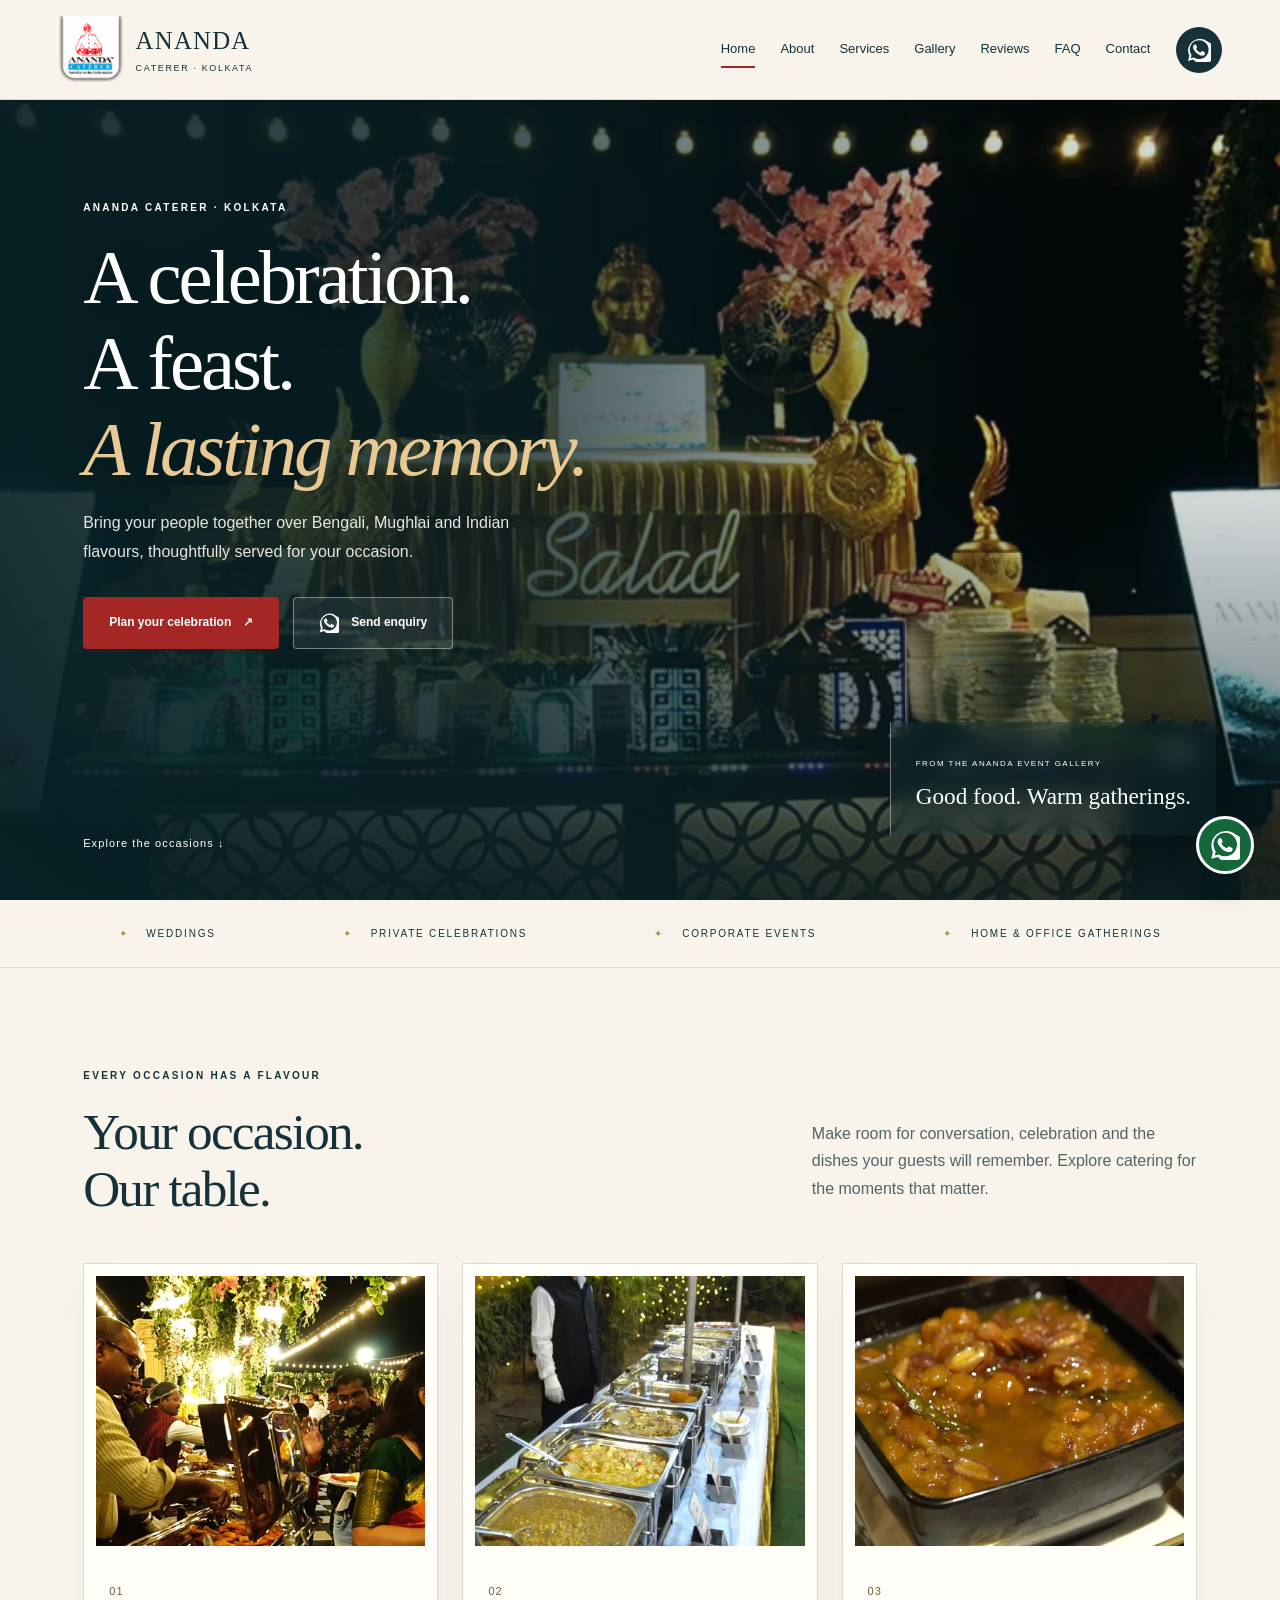
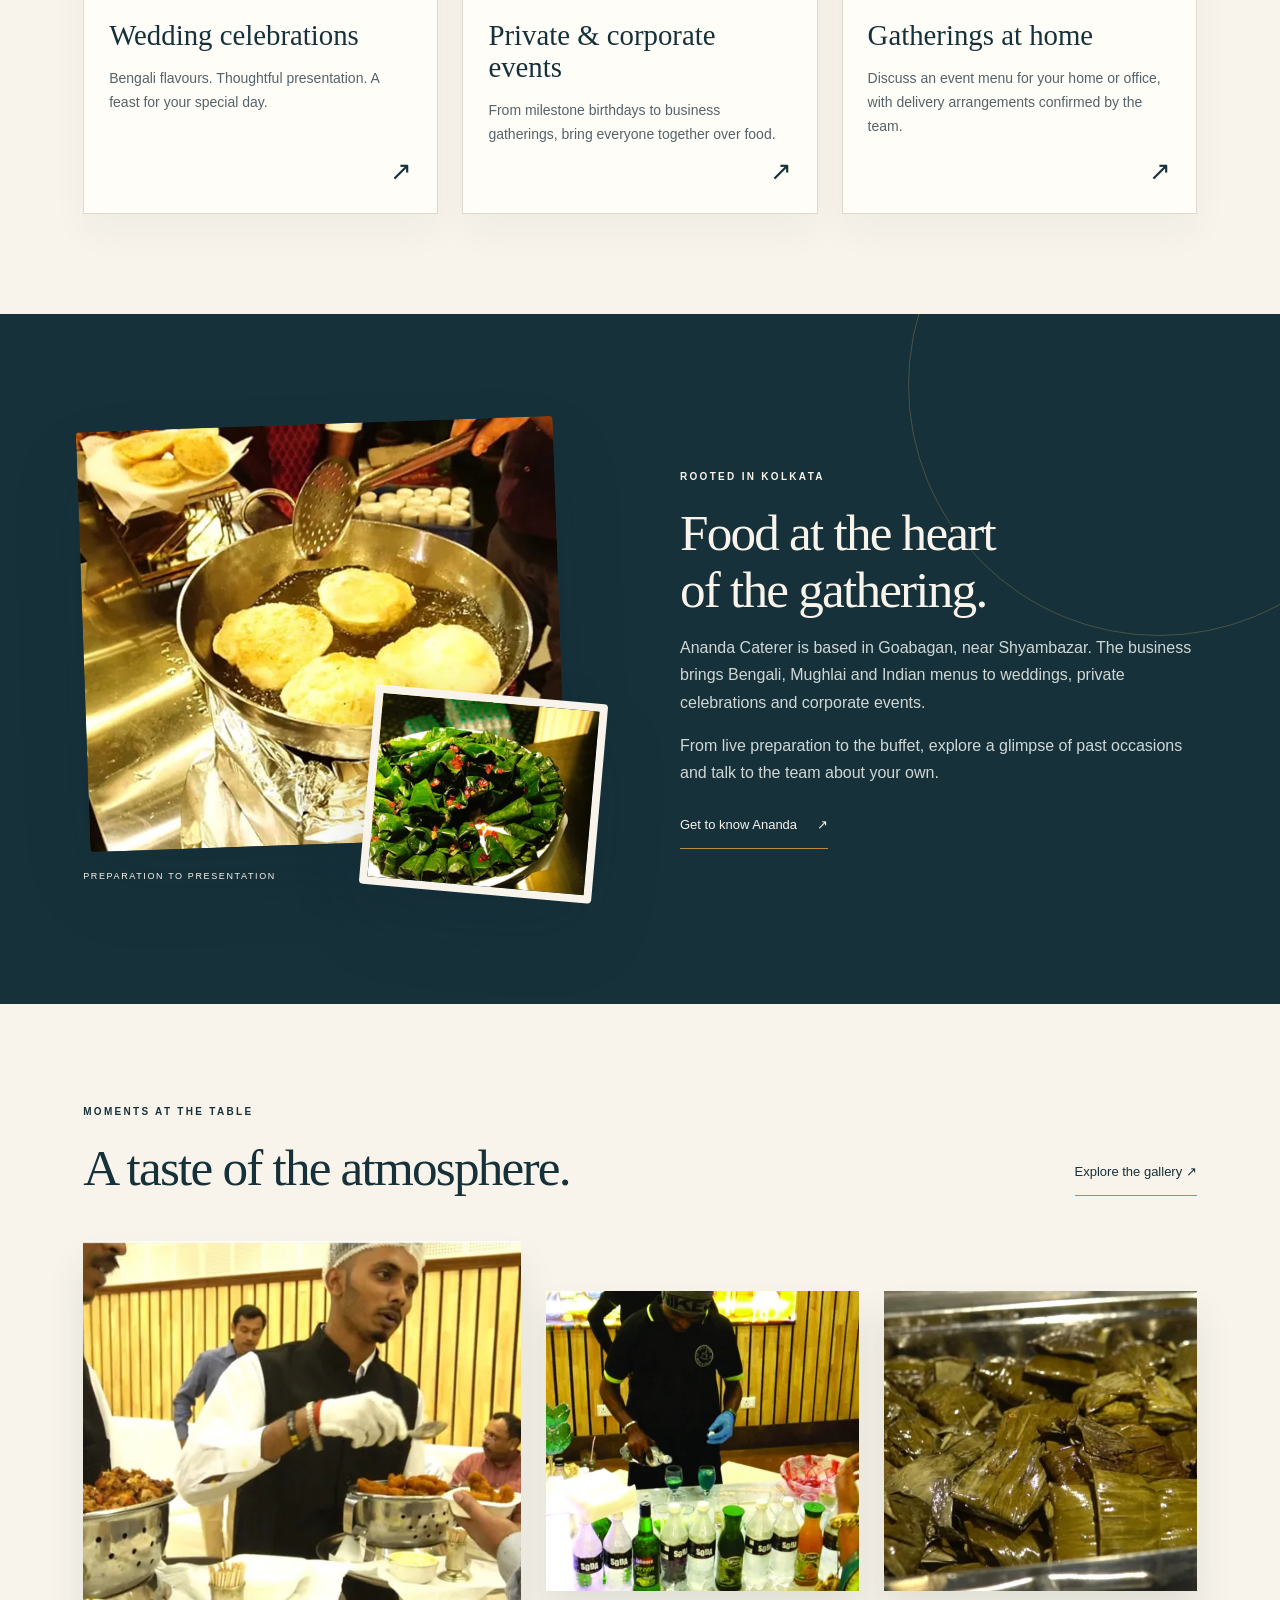
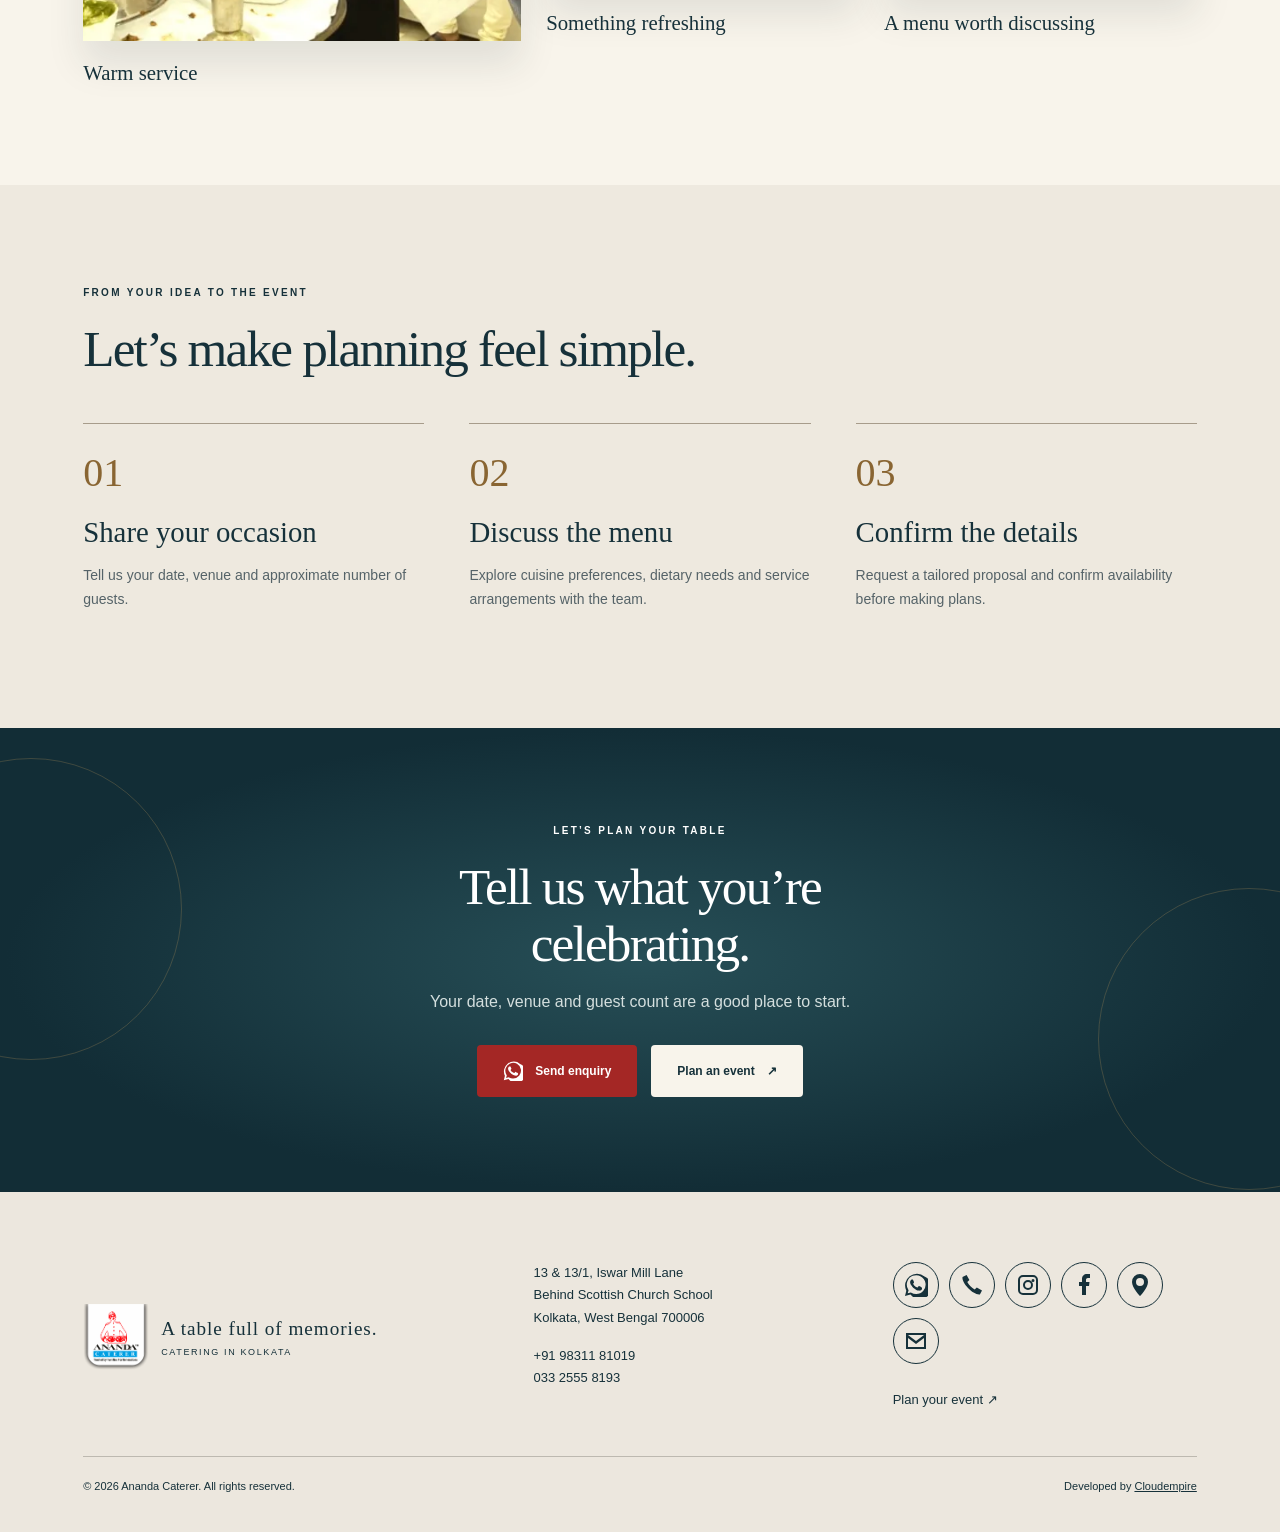
==== index.html @ e930509b "Build verified Ananda Caterer website with gallery and WhatsApp enquiries" ====
<!doctype html><html lang="en"><head><meta charset="utf-8"><meta name="viewport" content="width=device-width,initial-scale=1"><title>Catering for memorable celebrations | Ananda Caterer Kolkata</title><meta name="description" content="Explore Ananda Caterer in Kolkata for weddings, private gatherings and corporate events. Discover genuine event photos and enquire about your occasion."><link rel="canonical" href="https://cloudempiretech.github.io/ananda-caterer-kolkata/"><meta name="theme-color" content="#122d36"><meta property="og:title" content="Catering for memorable celebrations | Ananda Caterer"><meta property="og:description" content="Explore Ananda Caterer in Kolkata for weddings, private gatherings and corporate events. Discover genuine event photos and enquire about your occasion."><meta property="og:url" content="https://cloudempiretech.github.io/ananda-caterer-kolkata/"><meta property="og:image" content="https://cloudempiretech.github.io/ananda-caterer-kolkata/assets/official-3-1500.webp"><link rel="icon" href="assets/favicon.ico"><link rel="icon" sizes="32x32" href="assets/favicon-32.png"><link rel="apple-touch-icon" href="assets/favicon-180.png"><link rel="stylesheet" href="assets/style.css"><script type="application/ld+json">{"@context": "https://schema.org", "@type": "LocalBusiness", "name": "Ananda Caterer", "url": "https://cloudempiretech.github.io/ananda-caterer-kolkata/", "telephone": "+919831181019", "address": {"@type": "PostalAddress", "streetAddress": "13 & 13/1, Iswar Mill Lane, behind Scottish Church School", "addressLocality": "Kolkata", "addressRegion": "West Bengal", "postalCode": "700006", "addressCountry": "IN"}, "sameAs": ["https://anandacaterer.com/", "https://www.instagram.com/anandacaterer/", "https://www.facebook.com/anandcatererkolkata", "https://www.google.com/maps?cid=3894552203688122161"], "logo": "https://cloudempiretech.github.io/ananda-caterer-kolkata/assets/logo.webp"}</script><script src="assets/site.js" defer></script></head><body><a class="skip" href="#main">Skip to content</a><header><a class="brand" href="index.html" aria-label="Ananda Caterer home"><img src="assets/logo.webp" alt="Ananda Caterer logo" width="80" height="80"><span>ANANDA<small>CATERER · KOLKATA</small></span></a><button class="menu" aria-label="Open navigation" aria-expanded="false" aria-controls="navigation">☰</button><nav id="navigation" aria-label="Main navigation"><a href="index.html" aria-current=page>Home</a><a href="about.html" >About</a><a href="services.html" >Services</a><a href="gallery.html" >Gallery</a><a href="reviews.html" >Reviews</a><a href="faq.html" >FAQ</a><a href="contact.html" >Contact</a></nav><a class="channel header-wa" href="https://wa.me/919831181019" aria-label="Message Ananda Caterer on WhatsApp" title="Message on WhatsApp" target="_blank" rel="noopener noreferrer"><svg aria-hidden="true" viewBox="0 0 24 24"><path d="M20.5 3.5A11.8 11.8 0 0 0 2.3 17.7L1 23l5.5-1.4A11.8 11.8 0 1 0 20.5 3.5ZM12 21a9.3 9.3 0 0 1-4.7-1.3l-.4-.2-3.2.8.9-3.1-.3-.5A9.4 9.4 0 1 1 12 21Zm5.2-7c-.3-.1-1.7-.8-2-.9-.2-.1-.4-.1-.6.2-.2.3-.7.9-.9 1-.2.2-.3.2-.6.1-.3-.1-1.2-.4-2.3-1.4-.9-.8-1.4-1.7-1.6-2-.2-.3 0-.4.1-.6l.4-.5.3-.4c.1-.2.1-.4 0-.6L9.1 7c-.2-.5-.5-.4-.7-.4h-.6c-.2 0-.5.1-.7.3-.3.3-1 1-1 2.4s1 2.8 1.2 3c.1.2 2.1 3.3 5.1 4.6.7.3 1.3.5 1.7.6.7.2 1.4.2 1.9.1.6-.1 1.7-.7 1.9-1.4.2-.7.2-1.3.2-1.4-.1-.2-.3-.2-.6-.4Z"/></svg></a></header><main id="main"><section class="hero"><img class="hero-bg" src="assets/official-3-1500.webp" srcset="assets/official-3-400.webp 400w, assets/official-3-900.webp 900w, assets/official-3-1500.webp 1500w" sizes="(max-width: 700px) 100vw, (max-width: 1100px) 60vw, 50vw" width="1918" height="960" alt="Decorated salad counter at an evening event" loading="eager" decoding="async" fetchpriority=high><div class="hero-shade"></div><div class="hero-copy"><p class="eyebrow">ANANDA CATERER · KOLKATA</p><h1>A celebration.<br>A feast.<br><em>A lasting memory.</em></h1><p>Bring your people together over Bengali, Mughlai and Indian flavours, thoughtfully served for your occasion.</p><div class="actions"><a class="btn primary" href="contact.html">Plan your celebration <span aria-hidden="true">↗</span></a><a class="btn glass" href="https://wa.me/919831181019?text=Hello%20Ananda%20Caterer%2C%20I%20would%20like%20to%20discuss%20catering%20for%20an%20event." target="_blank" rel="noopener noreferrer" aria-label="Send enquiry with Ananda Caterer on WhatsApp" title="Message Ananda Caterer on WhatsApp"><svg aria-hidden="true" viewBox="0 0 24 24"><path d="M20.5 3.5A11.8 11.8 0 0 0 2.3 17.7L1 23l5.5-1.4A11.8 11.8 0 1 0 20.5 3.5ZM12 21a9.3 9.3 0 0 1-4.7-1.3l-.4-.2-3.2.8.9-3.1-.3-.5A9.4 9.4 0 1 1 12 21Zm5.2-7c-.3-.1-1.7-.8-2-.9-.2-.1-.4-.1-.6.2-.2.3-.7.9-.9 1-.2.2-.3.2-.6.1-.3-.1-1.2-.4-2.3-1.4-.9-.8-1.4-1.7-1.6-2-.2-.3 0-.4.1-.6l.4-.5.3-.4c.1-.2.1-.4 0-.6L9.1 7c-.2-.5-.5-.4-.7-.4h-.6c-.2 0-.5.1-.7.3-.3.3-1 1-1 2.4s1 2.8 1.2 3c.1.2 2.1 3.3 5.1 4.6.7.3 1.3.5 1.7.6.7.2 1.4.2 1.9.1.6-.1 1.7-.7 1.9-1.4.2-.7.2-1.3.2-1.4-.1-.2-.3-.2-.6-.4Z"/></svg><span>Send enquiry</span></a></div></div><div class="hero-note"><span>FROM THE ANANDA EVENT GALLERY</span><p>Good food. Warm gatherings.</p></div><a class="scrollhint" href="#occasions">Explore the occasions ↓</a></section><div class="ribbon"><span>WEDDINGS</span><span>PRIVATE CELEBRATIONS</span><span>CORPORATE EVENTS</span><span>HOME & OFFICE GATHERINGS</span></div><section class="section" id="occasions"><div class="section-heading reveal"><div><p class="eyebrow">EVERY OCCASION HAS A FLAVOUR</p><h2>Your occasion.<br>Our table.</h2></div><p>Make room for conversation, celebration and the dishes your guests will remember. Explore catering for the moments that matter.</p></div><div class="cards"><a class="card reveal" href="wedding-catering.html"><div class="cardimage"><img class="" src="assets/official-4-1500.webp" srcset="assets/official-4-400.webp 400w, assets/official-4-900.webp 900w, assets/official-4-1500.webp 1500w" sizes="(max-width: 700px) 100vw, (max-width: 1100px) 60vw, 50vw" width="1918" height="960" alt="Guests choosing food at a lit outdoor buffet" loading="lazy" decoding="async" ></div><div class="cardcopy"><span class="number">01</span><h3>Wedding celebrations</h3><p>Bengali flavours. Thoughtful presentation. A feast for your special day.</p><span class="arrow" aria-hidden="true">↗</span></div></a><a class="card reveal" href="private-corporate-catering.html"><div class="cardimage"><img class="" src="assets/official-2-1500.webp" srcset="assets/official-2-400.webp 400w, assets/official-2-900.webp 900w, assets/official-2-1500.webp 1500w" sizes="(max-width: 700px) 100vw, (max-width: 1100px) 60vw, 50vw" width="1918" height="960" alt="Outdoor buffet with covered serving dishes" loading="lazy" decoding="async" ></div><div class="cardcopy"><span class="number">02</span><h3>Private & corporate events</h3><p>From milestone birthdays to business gatherings, bring everyone together over food.</p><span class="arrow" aria-hidden="true">↗</span></div></a><a class="card reveal" href="home-delivery.html"><div class="cardimage"><img class="" src="assets/official-19-1500.webp" srcset="assets/official-19-400.webp 400w, assets/official-19-900.webp 900w, assets/official-19-1500.webp 1500w" sizes="(max-width: 700px) 100vw, (max-width: 1100px) 60vw, 50vw" width="1918" height="960" alt="Curry in a buffet serving dish" loading="lazy" decoding="async" ></div><div class="cardcopy"><span class="number">03</span><h3>Gatherings at home</h3><p>Discuss an event menu for your home or office, with delivery arrangements confirmed by the team.</p><span class="arrow" aria-hidden="true">↗</span></div></a></div></section><section class="split dark"><div class="image-stack reveal"><img class="stack-main" src="assets/official-8-1500.webp" srcset="assets/official-8-400.webp 400w, assets/official-8-900.webp 900w, assets/official-8-1500.webp 1500w" sizes="(max-width: 700px) 100vw, (max-width: 1100px) 60vw, 50vw" width="1918" height="960" alt="Freshly fried breads at a live cooking station" loading="lazy" decoding="async" ><img class="stack-small" src="assets/official-14-1500.webp" srcset="assets/official-14-400.webp 400w, assets/official-14-900.webp 900w, assets/official-14-1500.webp 1500w" sizes="(max-width: 700px) 100vw, (max-width: 1100px) 60vw, 50vw" width="1918" height="960" alt="Prepared betel-leaf paan arranged on a platter" loading="lazy" decoding="async" ><span class="image-label">PREPARATION TO PRESENTATION</span></div><div class="split-copy reveal"><p class="eyebrow">ROOTED IN KOLKATA</p><h2>Food at the heart<br>of the gathering.</h2><p>Ananda Caterer is based in Goabagan, near Shyambazar. The business brings Bengali, Mughlai and Indian menus to weddings, private celebrations and corporate events.</p><p>From live preparation to the buffet, explore a glimpse of past occasions and talk to the team about your own.</p><a class="text-link" href="about.html">Get to know Ananda <span aria-hidden="true">↗</span></a></div></section><section class="section"><div class="section-heading reveal"><div><p class="eyebrow">MOMENTS AT THE TABLE</p><h2>A taste of the atmosphere.</h2></div><a class="text-link" href="gallery.html">Explore the gallery ↗</a></div><div class="gallery-tease"><figure class="reveal"><img class="" src="assets/official-1-1500.webp" srcset="assets/official-1-400.webp 400w, assets/official-1-900.webp 900w, assets/official-1-1500.webp 1500w" sizes="(max-width: 700px) 100vw, (max-width: 1100px) 60vw, 50vw" width="1918" height="960" alt="Catering team serving guests at a buffet" loading="lazy" decoding="async" ><figcaption>Warm service</figcaption></figure><figure class="reveal"><img class="" src="assets/official-7-1500.webp" srcset="assets/official-7-400.webp 400w, assets/official-7-900.webp 900w, assets/official-7-1500.webp 1500w" sizes="(max-width: 700px) 100vw, (max-width: 1100px) 60vw, 50vw" width="1918" height="960" alt="Drinks arranged at an event counter" loading="lazy" decoding="async" ><figcaption>Something refreshing</figcaption></figure><figure class="reveal"><img class="" src="assets/official-18-1500.webp" srcset="assets/official-18-400.webp 400w, assets/official-18-900.webp 900w, assets/official-18-1500.webp 1500w" sizes="(max-width: 700px) 100vw, (max-width: 1100px) 60vw, 50vw" width="1918" height="960" alt="Leaf-wrapped preparations in a serving tray" loading="lazy" decoding="async" ><figcaption>A menu worth discussing</figcaption></figure></div></section><section class="section process"><p class="eyebrow">FROM YOUR IDEA TO THE EVENT</p><h2 class="reveal">Let’s make planning feel simple.</h2><div class="steps"><article class="reveal"><span>01</span><h3>Share your occasion</h3><p>Tell us your date, venue and approximate number of guests.</p></article><article class="reveal"><span>02</span><h3>Discuss the menu</h3><p>Explore cuisine preferences, dietary needs and service arrangements with the team.</p></article><article class="reveal"><span>03</span><h3>Confirm the details</h3><p>Request a tailored proposal and confirm availability before making plans.</p></article></div></section><section class="cta reveal"><p class="eyebrow">LET’S PLAN YOUR TABLE</p><h2>Tell us what you’re<br>celebrating.</h2><p>Your date, venue and guest count are a good place to start.</p><div class="actions"><a class="btn primary" href="https://wa.me/919831181019?text=Hello%20Ananda%20Caterer%2C%20I%20would%20like%20to%20discuss%20catering%20for%20an%20event." target="_blank" rel="noopener noreferrer" aria-label="Send enquiry with Ananda Caterer on WhatsApp" title="Message Ananda Caterer on WhatsApp"><svg aria-hidden="true" viewBox="0 0 24 24"><path d="M20.5 3.5A11.8 11.8 0 0 0 2.3 17.7L1 23l5.5-1.4A11.8 11.8 0 1 0 20.5 3.5ZM12 21a9.3 9.3 0 0 1-4.7-1.3l-.4-.2-3.2.8.9-3.1-.3-.5A9.4 9.4 0 1 1 12 21Zm5.2-7c-.3-.1-1.7-.8-2-.9-.2-.1-.4-.1-.6.2-.2.3-.7.9-.9 1-.2.2-.3.2-.6.1-.3-.1-1.2-.4-2.3-1.4-.9-.8-1.4-1.7-1.6-2-.2-.3 0-.4.1-.6l.4-.5.3-.4c.1-.2.1-.4 0-.6L9.1 7c-.2-.5-.5-.4-.7-.4h-.6c-.2 0-.5.1-.7.3-.3.3-1 1-1 2.4s1 2.8 1.2 3c.1.2 2.1 3.3 5.1 4.6.7.3 1.3.5 1.7.6.7.2 1.4.2 1.9.1.6-.1 1.7-.7 1.9-1.4.2-.7.2-1.3.2-1.4-.1-.2-.3-.2-.6-.4Z"/></svg><span>Send enquiry</span></a><a class="btn light" href="contact.html">Plan an event <span aria-hidden="true">↗</span></a></div></section></main><footer><div class="footer-top"><a class="brand" href="index.html"><img src="assets/logo.webp" alt="Ananda Caterer logo" width="80" height="80"><span>A table full of memories.<small>CATERING IN KOLKATA</small></span></a><div><p>13 &amp; 13/1, Iswar Mill Lane<br>Behind Scottish Church School<br>Kolkata, West Bengal 700006</p><a href="tel:+919831181019">+91 98311 81019</a><br><a href="tel:+913325558193">033 2555 8193</a></div><div><div class="channels"><a class="channel" href="https://wa.me/919831181019" aria-label="Message Ananda Caterer on WhatsApp" title="Message Ananda Caterer on WhatsApp" target="_blank" rel="noopener noreferrer"><svg aria-hidden="true" viewBox="0 0 24 24"><path d="M20.5 3.5A11.8 11.8 0 0 0 2.3 17.7L1 23l5.5-1.4A11.8 11.8 0 1 0 20.5 3.5ZM12 21a9.3 9.3 0 0 1-4.7-1.3l-.4-.2-3.2.8.9-3.1-.3-.5A9.4 9.4 0 1 1 12 21Zm5.2-7c-.3-.1-1.7-.8-2-.9-.2-.1-.4-.1-.6.2-.2.3-.7.9-.9 1-.2.2-.3.2-.6.1-.3-.1-1.2-.4-2.3-1.4-.9-.8-1.4-1.7-1.6-2-.2-.3 0-.4.1-.6l.4-.5.3-.4c.1-.2.1-.4 0-.6L9.1 7c-.2-.5-.5-.4-.7-.4h-.6c-.2 0-.5.1-.7.3-.3.3-1 1-1 2.4s1 2.8 1.2 3c.1.2 2.1 3.3 5.1 4.6.7.3 1.3.5 1.7.6.7.2 1.4.2 1.9.1.6-.1 1.7-.7 1.9-1.4.2-.7.2-1.3.2-1.4-.1-.2-.3-.2-.6-.4Z"/></svg></a><a class="channel" href="tel:+919831181019" aria-label="Call Ananda Caterer" title="Call Ananda Caterer" target="_blank" rel="noopener noreferrer"><svg aria-hidden="true" viewBox="0 0 24 24"><path d="M6.6 2 2.5 4.1C1.5 10.4 13.6 22.5 19.9 21.5l2.1-4.1-5.2-3-2.1 2.1c-3-1.6-5.8-4.4-7.4-7.4l2.1-2.1L6.6 2Z"/></svg></a><a class="channel" href="https://www.instagram.com/anandacaterer/" aria-label="Ananda Caterer on Instagram" title="Ananda Caterer on Instagram" target="_blank" rel="noopener noreferrer"><svg aria-hidden="true" viewBox="0 0 24 24"><path d="M7 2h10a5 5 0 0 1 5 5v10a5 5 0 0 1-5 5H7a5 5 0 0 1-5-5V7a5 5 0 0 1 5-5Zm0 2a3 3 0 0 0-3 3v10a3 3 0 0 0 3 3h10a3 3 0 0 0 3-3V7a3 3 0 0 0-3-3H7Zm5 3a5 5 0 1 1 0 10 5 5 0 0 1 0-10Zm0 2a3 3 0 1 0 0 6 3 3 0 0 0 0-6Zm5-3a1.5 1.5 0 1 1 0 3 1.5 1.5 0 0 1 0-3Z"/></svg></a><a class="channel" href="https://www.facebook.com/anandcatererkolkata" aria-label="Ananda Caterer on Facebook" title="Ananda Caterer on Facebook" target="_blank" rel="noopener noreferrer"><svg aria-hidden="true" viewBox="0 0 24 24"><path d="M14 22v-9h3l.5-4H14V7c0-1 .3-2 2-2h2V1h-3c-3 0-5 2-5 5v3H7v4h3v9h4Z"/></svg></a><a class="channel" href="https://www.google.com/maps?cid=3894552203688122161" aria-label="Find Ananda Caterer on Google Maps" title="Find Ananda Caterer on Google Maps" target="_blank" rel="noopener noreferrer"><svg aria-hidden="true" viewBox="0 0 24 24"><path d="M12 1a8 8 0 0 0-8 8c0 6 8 14 8 14s8-8 8-14a8 8 0 0 0-8-8Zm0 4a4 4 0 1 1 0 8 4 4 0 0 1 0-8Z"/></svg></a><a class="channel" href="mailto:anandacaterer@gmail.com" aria-label="Email Ananda Caterer" title="Email Ananda Caterer" target="_blank" rel="noopener noreferrer"><svg aria-hidden="true" viewBox="0 0 24 24"><path d="M2 4h20v16H2V4Zm2 2 8 6 8-6H4Zm16 12V9l-8 6-8-6v9h16Z"/></svg></a></div><a href="contact.html">Plan your event ↗</a></div></div><div class="footer-bottom"><p>© 2026 Ananda Caterer. All rights reserved.</p><p>Developed by <a href="https://cloudempire.tech/" target="_blank" rel="noopener noreferrer">Cloudempire</a></p></div></footer><a class="floating channel" href="https://wa.me/919831181019" target="_blank" rel="noopener noreferrer" aria-label="Message Ananda Caterer on WhatsApp" title="Message Ananda Caterer on WhatsApp"><svg aria-hidden="true" viewBox="0 0 24 24"><path d="M20.5 3.5A11.8 11.8 0 0 0 2.3 17.7L1 23l5.5-1.4A11.8 11.8 0 1 0 20.5 3.5ZM12 21a9.3 9.3 0 0 1-4.7-1.3l-.4-.2-3.2.8.9-3.1-.3-.5A9.4 9.4 0 1 1 12 21Zm5.2-7c-.3-.1-1.7-.8-2-.9-.2-.1-.4-.1-.6.2-.2.3-.7.9-.9 1-.2.2-.3.2-.6.1-.3-.1-1.2-.4-2.3-1.4-.9-.8-1.4-1.7-1.6-2-.2-.3 0-.4.1-.6l.4-.5.3-.4c.1-.2.1-.4 0-.6L9.1 7c-.2-.5-.5-.4-.7-.4h-.6c-.2 0-.5.1-.7.3-.3.3-1 1-1 2.4s1 2.8 1.2 3c.1.2 2.1 3.3 5.1 4.6.7.3 1.3.5 1.7.6.7.2 1.4.2 1.9.1.6-.1 1.7-.7 1.9-1.4.2-.7.2-1.3.2-1.4-.1-.2-.3-.2-.6-.4Z"/></svg></a></body></html>
---- assets/style.css ----
:root{--ink:#16313a;--cream:#f8f4eb;--muted:#556368;--gold:#ba8b43;--red:#a42725;--line:#ded9cf;--serif:Georgia,'Times New Roman',serif}*{box-sizing:border-box}html{scroll-behavior:smooth;scroll-padding-top:110px}body{margin:0;background:var(--cream);color:var(--ink);font-family:Arial,Helvetica,sans-serif;font-size:16px;line-height:1.7}a{color:inherit;text-decoration:none}button,input,select,textarea{font:inherit}button,a,input,textarea,select{-webkit-tap-highlight-color:transparent}a:focus-visible,button:focus-visible,input:focus-visible,select:focus-visible,textarea:focus-visible,summary:focus-visible{outline:3px solid #c2512d;outline-offset:5px}img{display:block;width:100%;height:auto;object-fit:cover}h1,h2,h3,p{margin:0 0 1rem}h1,h2,h3{font-family:var(--serif);font-weight:400;line-height:1.12}h1{font-size:clamp(3rem,6vw,6.5rem);letter-spacing:-.04em}h2{font-size:clamp(2.5rem,4vw,4.6rem);letter-spacing:-.035em}h3{font-size:1.8rem}svg{width:24px;height:24px;fill:currentColor;flex-shrink:0}.skip{position:fixed;top:-100px;left:20px;z-index:100;background:white;padding:15px}.skip:focus{top:10px}header{height:100px;display:flex;align-items:center;gap:26px;padding:0 4.5%;position:relative;z-index:20;background:rgba(248,244,235,.96);border-bottom:1px solid var(--line)}.brand{display:flex;gap:12px;align-items:center}.brand img{width:66px;height:70px;object-fit:contain}.brand span{font-family:var(--serif);font-size:1.55rem;letter-spacing:.05em;line-height:1.2}.brand small{display:block;font:9px Arial;letter-spacing:.18em;margin-top:7px}nav{margin-left:auto;display:flex;gap:25px;font-size:13px}nav a{padding:10px 0;position:relative}nav a:after{content:'';position:absolute;bottom:3px;left:0;height:2px;width:100%;background:var(--red);transform:scaleX(0);transform-origin:left;transition:transform .25s}nav a:hover:after,nav a[aria-current]:after{transform:scaleX(1)}.menu{display:none;background:none;border:1px solid var(--line);width:44px;height:44px;border-radius:50%}.channel{display:inline-flex;align-items:center;justify-content:center;width:46px;height:46px;border:1px solid currentColor;border-radius:50%;transition:transform .25s,background .25s}.channel:hover{transform:translateY(-4px);background:rgba(186,139,67,.16)}.header-wa{background:var(--ink);color:white;border:none}.floating{position:fixed;bottom:26px;right:26px;z-index:25;background:#136738;color:white;width:58px;height:58px;box-shadow:0 9px 30px #10251955;border:3px solid white}.floating svg{width:30px;height:30px}.eyebrow{font-size:10px;letter-spacing:.23em;line-height:1.5;font-weight:700;margin-bottom:20px}.hero{position:relative;min-height:calc(100vh - 100px);height:780px;max-height:1000px;overflow:hidden;color:white;background:#162c34;perspective:1200px}.hero-bg{height:100%;position:absolute;inset:0;object-fit:cover;object-position:55% 50%;animation:hero-pan 1.7s ease-out both}.hero-shade{position:absolute;inset:0;background:linear-gradient(90deg,#082126ed 0%,#082126c7 39%,#0821262e 82%),linear-gradient(0deg,#082126b0,transparent 50%)}.hero-copy{position:relative;padding:100px 6.5% 120px;max-width:850px;z-index:2}.hero h1{font-size:clamp(3.6rem,6vw,6.8rem);text-shadow:0 10px 40px #0005}.hero h1 em{color:#e8c994;font-weight:400}.hero-copy>p:not(.eyebrow){max-width:440px;color:#e7e5df;line-height:1.8}.hero-copy>*{animation:intro .9s both}.hero-copy h1{animation-delay:.1s}.hero-copy>p{animation-delay:.25s}.hero-copy .actions{animation-delay:.4s}.hero-note{position:absolute;right:5%;bottom:65px;z-index:3;padding:25px;border-left:1px solid #ffffff6b;background:#14333a50;backdrop-filter:blur(12px);box-shadow:0 20px 40px #0003;animation:intro 1s .55s both}.hero-note span{font-size:8px;letter-spacing:.18em}.hero-note p{font:1.45rem var(--serif);margin:9px 0 0}.scrollhint{position:absolute;left:6.5%;bottom:35px;font-size:11px;letter-spacing:.1em;z-index:3;padding:12px 0}.actions{display:flex;align-items:center;gap:14px;flex-wrap:wrap;margin-top:30px}.btn{display:inline-flex;gap:12px;align-items:center;justify-content:center;min-height:52px;padding:14px 25px;font-size:12px;font-weight:600;border:1px solid transparent;border-radius:4px;transition:transform .25s,box-shadow .25s,background .25s;cursor:pointer}.btn:hover{transform:translateY(-3px);box-shadow:0 12px 24px #071c2029}.btn svg{width:20px;height:20px}.primary{background:var(--red);color:white}.glass{background:#ffffff13;border-color:#ffffff69;color:white;backdrop-filter:blur(12px)}.outline{border-color:var(--ink);background:transparent;color:var(--ink)}.light{background:var(--cream);color:var(--ink)}.ribbon{display:flex;align-items:center;justify-content:space-around;gap:18px;padding:25px 5%;border-bottom:1px solid var(--line);font-size:10px;letter-spacing:.18em;flex-wrap:wrap}.ribbon span:before{content:'✦';color:var(--gold);margin-right:18px}.section{padding:100px 6.5%}.section-heading{display:flex;justify-content:space-between;align-items:end;gap:50px;margin-bottom:45px}.section-heading>p{max-width:385px;color:var(--muted)}.section-heading h2{margin:0}.cards{display:grid;grid-template-columns:repeat(3,minmax(0,1fr));gap:24px;perspective:1200px}.card{display:block;border:1px solid var(--line);background:#fffdf7;box-shadow:0 18px 35px #2431320a;transition:transform .4s,box-shadow .4s;position:relative}.card:hover{transform:translateY(-9px) rotateX(2deg);box-shadow:0 28px 45px #16313a24}.cardimage{overflow:hidden;height:270px;margin:12px 12px 0}.cardimage img{height:100%;transition:transform .7s}.card:hover img{transform:scale(1.05)}.cardcopy{padding:30px 25px 50px}.number{font-size:11px;color:#765b37;letter-spacing:.1em}.card h3{margin-top:16px}.card p{font-size:14px;color:var(--muted)}.arrow{position:absolute;right:25px;bottom:20px;font-size:26px}.split{display:grid;grid-template-columns:1fr 1fr;align-items:center;gap:80px;padding:110px 6.5%}.split>div>img{border-radius:4px;box-shadow:0 35px 70px #122d3624}.dark{background:var(--ink);color:var(--cream);position:relative;overflow:hidden}.dark:before{content:'';position:absolute;right:-130px;top:-180px;width:500px;height:500px;border:1px solid #b99a6150;border-radius:50%;pointer-events:none}.split-copy{position:relative;z-index:2;max-width:550px}.split-copy>p:not(.eyebrow){color:var(--muted)}.dark .split-copy>p:not(.eyebrow){color:#d0d8d6}.text-link{display:inline-flex;align-items:center;gap:20px;font-size:13px;border-bottom:1px solid var(--gold);padding:12px 0}.image-stack{position:relative;padding:0 40px 50px 0;perspective:1000px}.stack-main{height:420px;object-fit:cover;box-shadow:15px 20px 0 #ba8b4329,0 30px 60px #0004;transform:rotate(-2deg)}.stack-small{position:absolute;right:0;bottom:0;width:45%;height:200px;object-fit:cover;border:8px solid var(--cream);box-shadow:0 22px 45px #0004;transform:rotate(5deg)}.image-label{position:absolute;bottom:10px;left:0;font-size:9px;letter-spacing:.18em}.gallery-tease{display:grid;grid-template-columns:1.4fr 1fr 1fr;gap:25px;align-items:center}.gallery-tease figure{margin:0}.gallery-tease img{height:300px;box-shadow:0 24px 35px #1d32321a}.gallery-tease figure:first-child img{height:400px}.gallery-tease figcaption{font:1.3rem var(--serif);margin-top:20px}.process{background:#eee9df}.steps{display:grid;grid-template-columns:repeat(3,1fr);gap:45px;margin-top:45px}.steps article{border-top:1px solid #a79c8b;padding-top:25px}.steps span{font:2.5rem var(--serif);color:#896532}.steps h3{margin-top:20px}.steps p{font-size:14px;color:var(--muted)}.cta{text-align:center;padding:95px 20px;background:radial-gradient(ellipse at 50% 50%,#274f57,#122d36 70%);color:white;position:relative;overflow:hidden}.cta:before,.cta:after{content:'';position:absolute;width:300px;height:300px;border:1px solid #bd955c44;border-radius:50%;top:30px;left:-120px}.cta:after{left:auto;right:-120px;top:160px}.cta>p:not(.eyebrow){color:#d4dfde}.cta .actions{justify-content:center}.pagehead{padding:90px 6.5% 65px;background:linear-gradient(135deg,#ece5d8,var(--cream) 60%);border-bottom:1px solid var(--line);position:relative;overflow:hidden}.pagehead:after{content:'';position:absolute;right:-100px;top:-140px;height:420px;width:420px;border:1px solid #ae8d5740;border-radius:50%;box-shadow:0 0 0 50px #ae8d5707;pointer-events:none}.pagehead h1{max-width:1050px}.lede{max-width:650px;color:var(--muted);font-size:17px}.gallery-grid{display:grid;grid-template-columns:repeat(3,minmax(0,1fr));gap:30px}.gallery-item{margin:0;background:#fffdf8;padding:10px 10px 20px;box-shadow:0 20px 35px #17353e0e}.gallery-item img{height:240px;transition:transform .5s}.gallery-item a{display:block;overflow:hidden}.gallery-item a:hover img{transform:scale(1.035)}.gallery-item figcaption{font-size:13px;padding:15px 8px 0}.gallery-item small{display:block;color:var(--muted);font-size:10px;margin-top:8px}.caption{font-size:12px;color:var(--muted);margin-top:25px}.caption a{text-decoration:underline}.reviews{display:grid;grid-template-columns:repeat(3,1fr);gap:25px}.review{background:white;border:1px solid var(--line);padding:35px;box-shadow:0 15px 30px #142f3510}.stars{color:#896021;letter-spacing:.12em}.review>p:not(.stars){font:1.35rem/1.6 var(--serif)}.review h3{font:600 14px Arial;margin-top:25px}.review small{display:block;font-size:10px;color:var(--muted)}.review a{display:inline-block;margin-top:20px;font-size:12px;text-decoration:underline}.faq{max-width:1000px;margin:auto}.faq details{border-bottom:1px solid var(--line);padding:23px 0}.faq summary{font:1.45rem var(--serif);cursor:pointer;display:flex;gap:20px;justify-content:space-between;list-style:none;min-height:44px;align-items:center}.faq summary::-webkit-details-marker{display:none}.faq details p{max-width:740px;margin:20px 0;color:var(--muted)}.faq details[open] summary span{transform:rotate(45deg)}.contact-layout{display:grid;grid-template-columns:1fr 1.1fr;gap:80px}.contact-phone{font:1.8rem var(--serif)}.channels{display:flex;flex-wrap:wrap;gap:10px;margin:25px 0}.contact-photo{margin-top:35px}.contact-photo img{border-radius:4px}.enquiry{padding:42px;background:white;box-shadow:0 30px 65px #15344016;border:1px solid var(--line);align-self:start;border-radius:5px}.enquiry h2{font-size:2.5rem}.enquiry>p{font-size:13px;color:var(--muted)}label{display:block;font-size:12px;font-weight:600;margin-top:20px;margin-bottom:7px}label span{font-size:11px;color:var(--muted);font-weight:400}input,select,textarea{width:100%;min-height:48px;border:1px solid #afb8b7;background:#fafbf9;padding:12px;color:var(--ink);border-radius:3px}textarea{resize:vertical}.formrow{display:grid;grid-template-columns:1fr 1fr;gap:20px}.enquiry button{margin-top:25px}.error{color:#a32220!important;background:#ffeded;padding:12px}.invalid{border:2px solid #a32220}footer{padding:70px 6.5% 20px;background:#ece7de;font-size:13px}.footer-top{display:grid;grid-template-columns:1.3fr 1fr 1fr;gap:55px;padding-bottom:45px}.footer-top .brand span{font-size:1.2rem}.footer-top .channels{margin-top:0}.footer-bottom{display:flex;justify-content:space-between;border-top:1px solid #bdb9b0;padding-top:20px;font-size:11px}.footer-bottom a{text-decoration:underline}.reveal{opacity:1}.js-motion .reveal{opacity:1}.js-motion .reveal.is-visible{animation:reveal-in .75s ease both}@keyframes reveal-in{from{opacity:.35;transform:translateY(25px)}to{opacity:1;transform:none}}.page-enter{animation:page-in .45s ease}.gallery-item[hidden]{display:none}#more-photos{margin-top:35px}@keyframes intro{from{opacity:0;transform:translateY(22px)}to{opacity:1;transform:none}}@keyframes hero-pan{from{transform:scale(1.07)}to{transform:scale(1)}}@keyframes page-in{from{opacity:.2}to{opacity:1}}@media(min-width:1500px){.section,.split,.pagehead{padding-left:max(6.5%,calc((100vw - 1400px)/2));padding-right:max(6.5%,calc((100vw - 1400px)/2))}}@media(max-width:1100px){header{gap:15px;padding:0 4%}nav{gap:15px}.brand span{font-size:1.2rem}.hero-note{display:none}.split{gap:40px}.cards{gap:15px}.cardimage{height:220px}.section,.split{padding:75px 5%}.contact-layout{gap:35px}.enquiry{padding:28px}.footer-top{gap:30px}.gallery-grid{grid-template-columns:repeat(2,1fr)}}@media(max-width:800px){header{height:88px;gap:14px}.brand img{width:55px;height:58px}.brand span{font-size:1.15rem}.brand small{font-size:8px}.menu{display:block;margin-left:auto}nav{display:none;position:absolute;top:88px;left:0;right:0;background:var(--cream);padding:20px 5%;box-shadow:0 15px 20px #0002;flex-wrap:wrap;gap:8px 25px}nav.open{display:flex}nav a{min-height:44px}.header-wa{width:44px;height:44px}.hero{min-height:700px;height:auto;max-height:none}.hero-copy{padding:80px 6% 110px}.hero h1{font-size:clamp(3rem,8vw,5rem)}.hero-shade{background:linear-gradient(90deg,#082126f0,#082126b0 70%,#0821267a)}.section-heading{display:block}.section-heading>p{margin-top:25px}.cards{grid-template-columns:1fr}.card{display:grid;grid-template-columns:1fr 1fr}.cardimage{height:250px;margin:12px}.cardcopy{padding:30px 20px}.split{grid-template-columns:1fr;gap:50px}.split-copy{max-width:none}.image-stack{max-width:650px}.gallery-tease{grid-template-columns:1fr 1fr}.gallery-tease figure:first-child{grid-column:1/-1}.gallery-tease figure:first-child img{height:350px}.gallery-tease img{height:220px}.reviews{grid-template-columns:1fr}.steps{gap:22px}.steps h3{font-size:1.5rem}.contact-layout{grid-template-columns:1fr}.contact-info{max-width:650px}.footer-top{grid-template-columns:1fr 1fr}.footer-top>div:last-child{grid-column:1/-1}.pagehead{padding:65px 6% 40px}.pagehead h1{font-size:clamp(3rem,7vw,5rem)}}@media(max-width:500px){body{font-size:15px}.section,.split{padding:65px 6%}.hero-copy{padding-top:65px}.hero{min-height:680px}.hero h1{font-size:3.35rem}.hero-copy .actions{gap:12px;align-items:stretch;flex-direction:column;max-width:310px}.ribbon{padding:20px 6%;justify-content:flex-start;font-size:8px;gap:10px 20px}.ribbon span:before{margin-right:8px}h2{font-size:2.65rem}.card{display:block}.cardimage{height:240px}.cardcopy{padding:25px}.stack-main{height:320px}.stack-small{height:150px;border-width:6px}.image-stack{padding-right:25px;padding-bottom:40px}.image-label{font-size:7px}.gallery-tease{display:block}.gallery-tease figure{margin-bottom:35px}.gallery-tease img,.gallery-tease figure:first-child img{height:240px}.steps{grid-template-columns:1fr;gap:25px}.gallery-grid{grid-template-columns:1fr}.gallery-item img{height:220px}.enquiry{padding:23px}.formrow{grid-template-columns:1fr;gap:0}.footer-top{grid-template-columns:1fr;gap:30px}.footer-top>div:last-child{grid-column:auto}.footer-bottom{display:block}.floating{bottom:18px;right:18px;width:54px;height:54px}.cta{padding:70px 6%}.cta .actions{flex-direction:column}.cta .btn{width:100%;max-width:310px}}@media(prefers-reduced-motion:reduce){html{scroll-behavior:auto}*,*:before,*:after{animation:none!important;transition:none!important;transform:none!important}.js-motion .reveal{opacity:1!important}.stack-main,.stack-small{transform:none}}
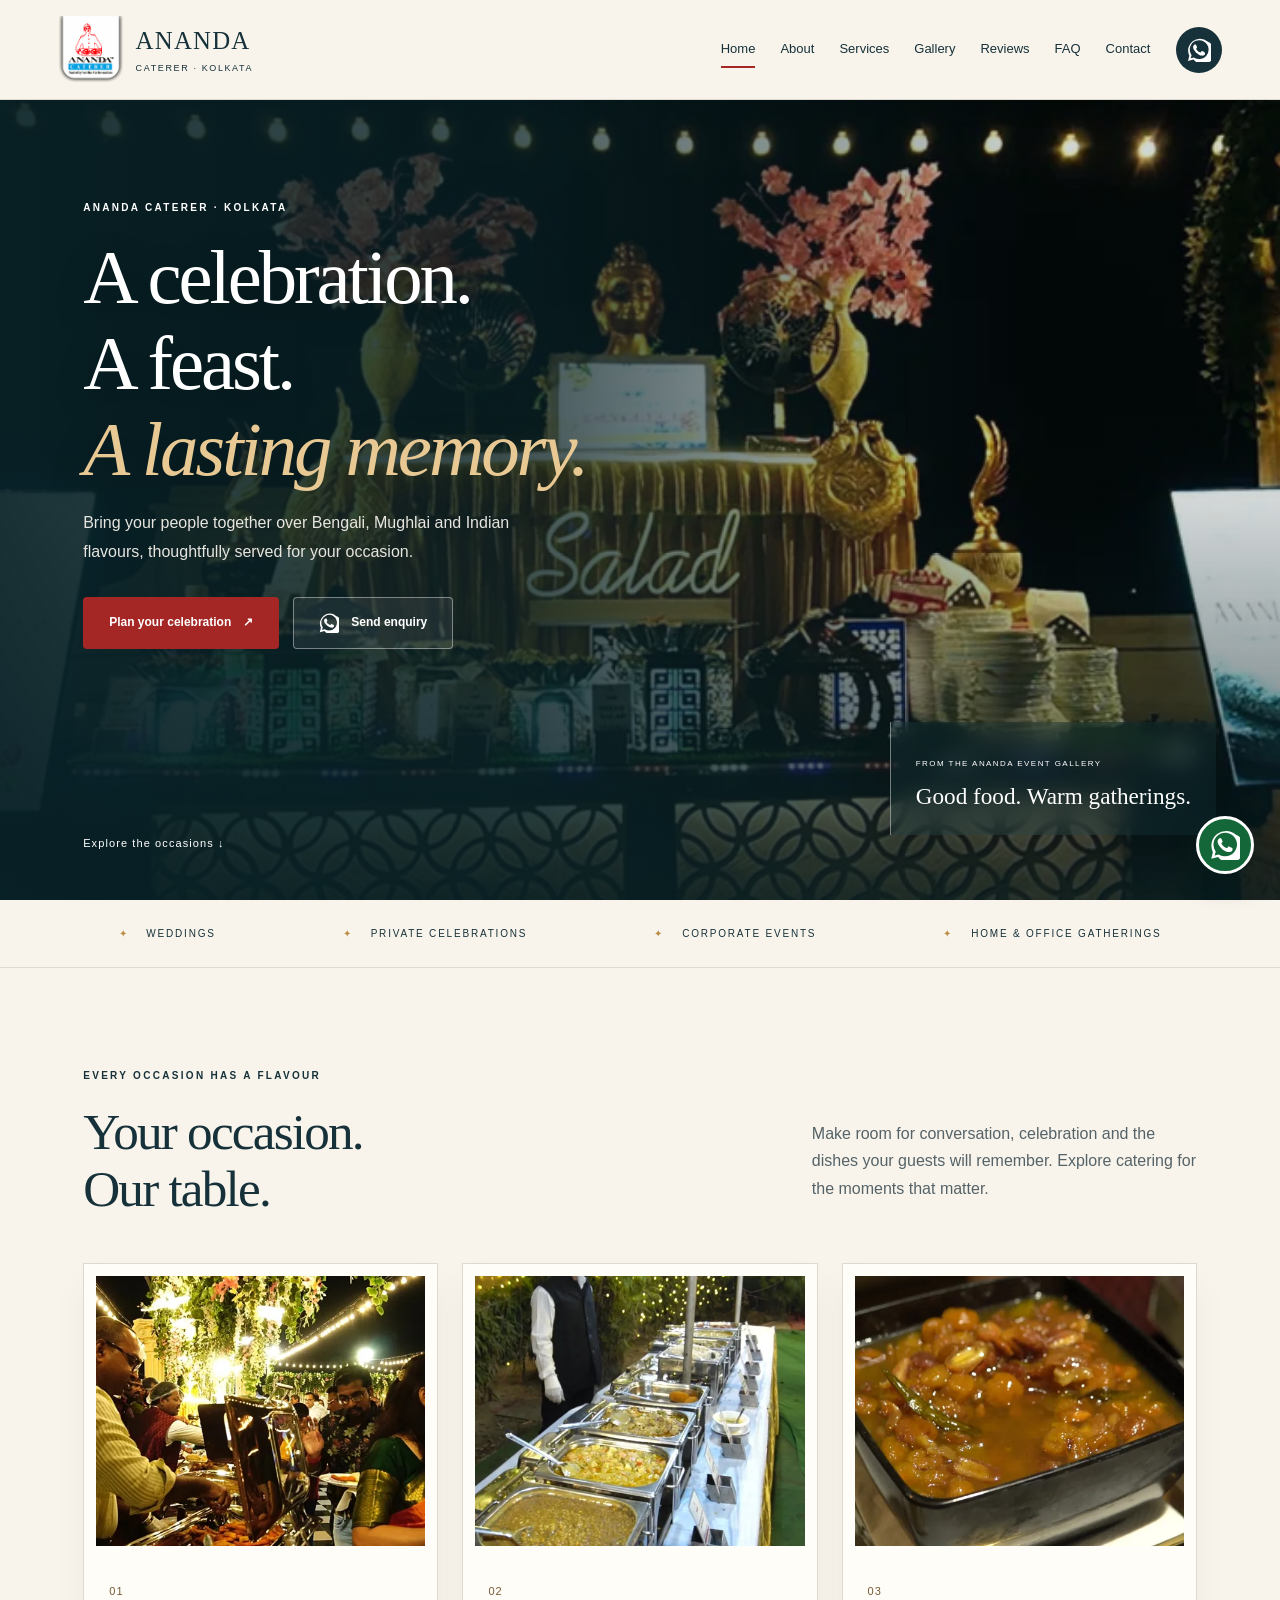
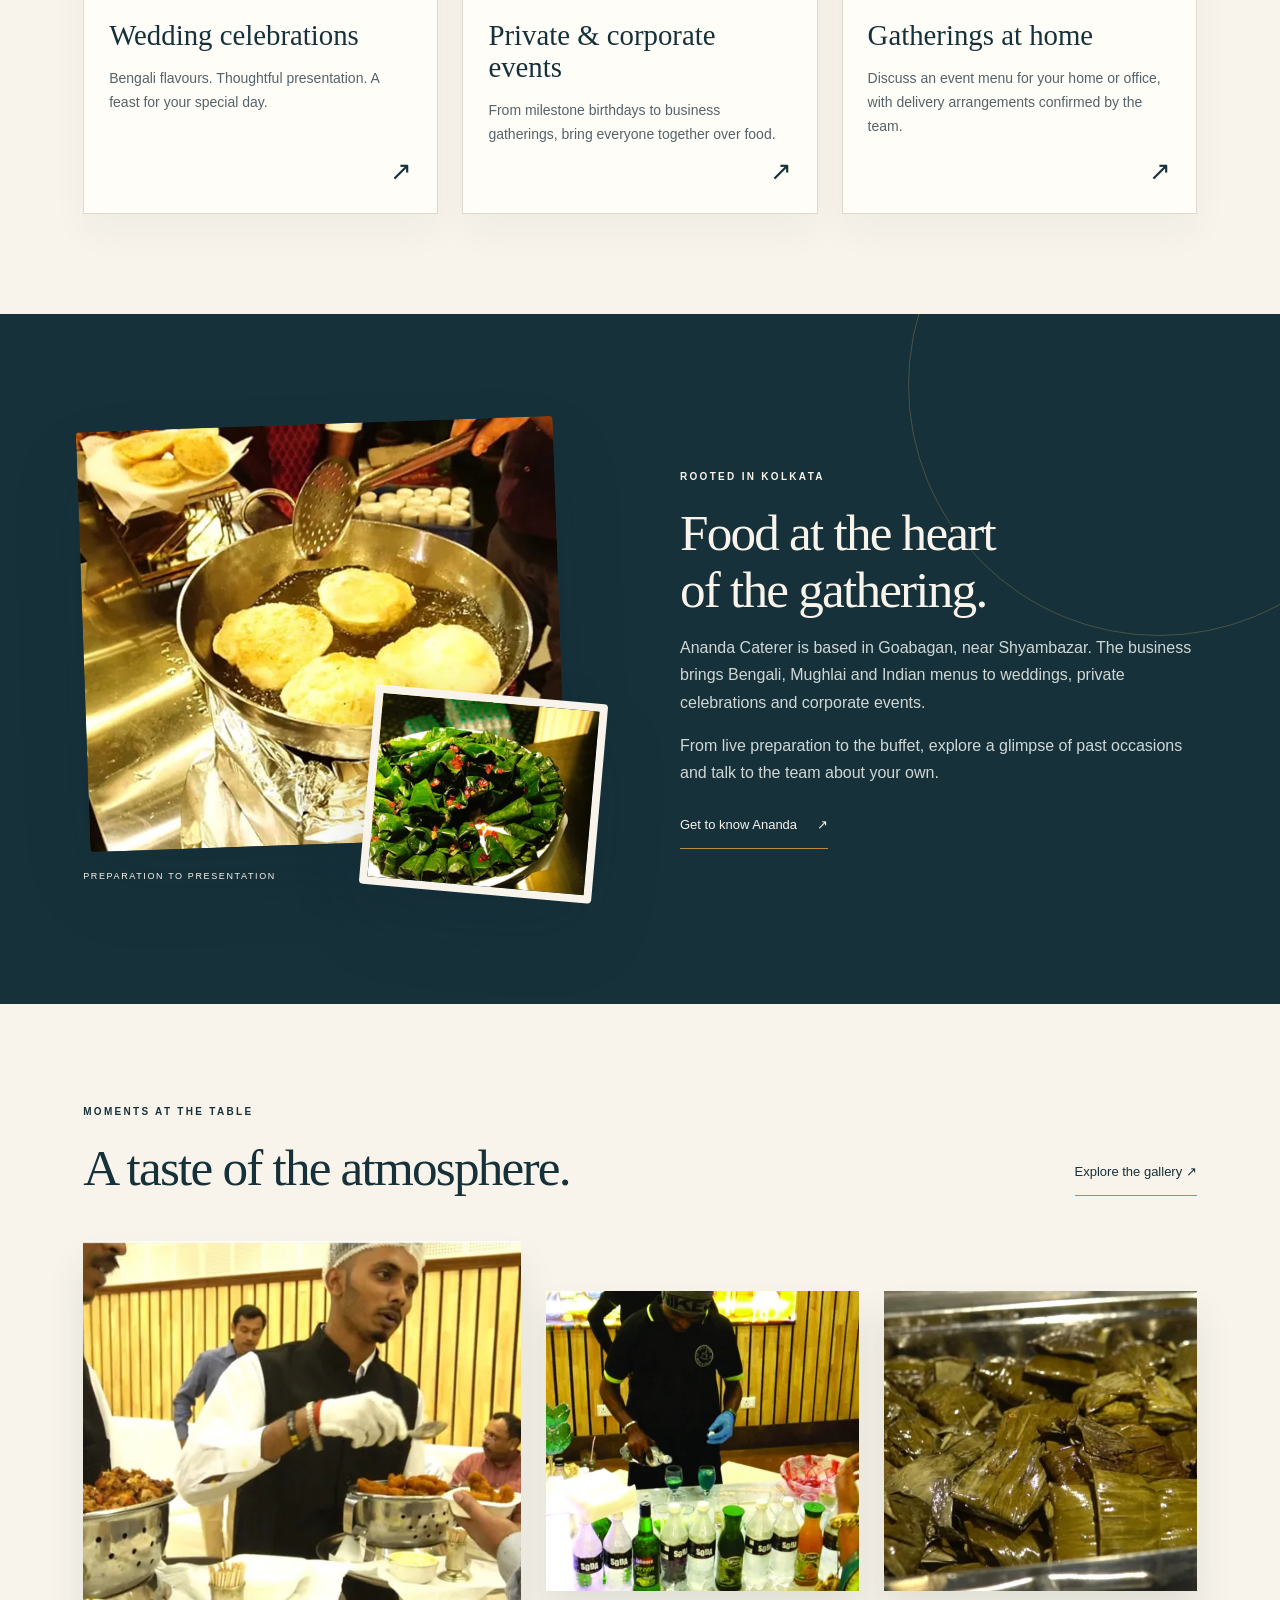
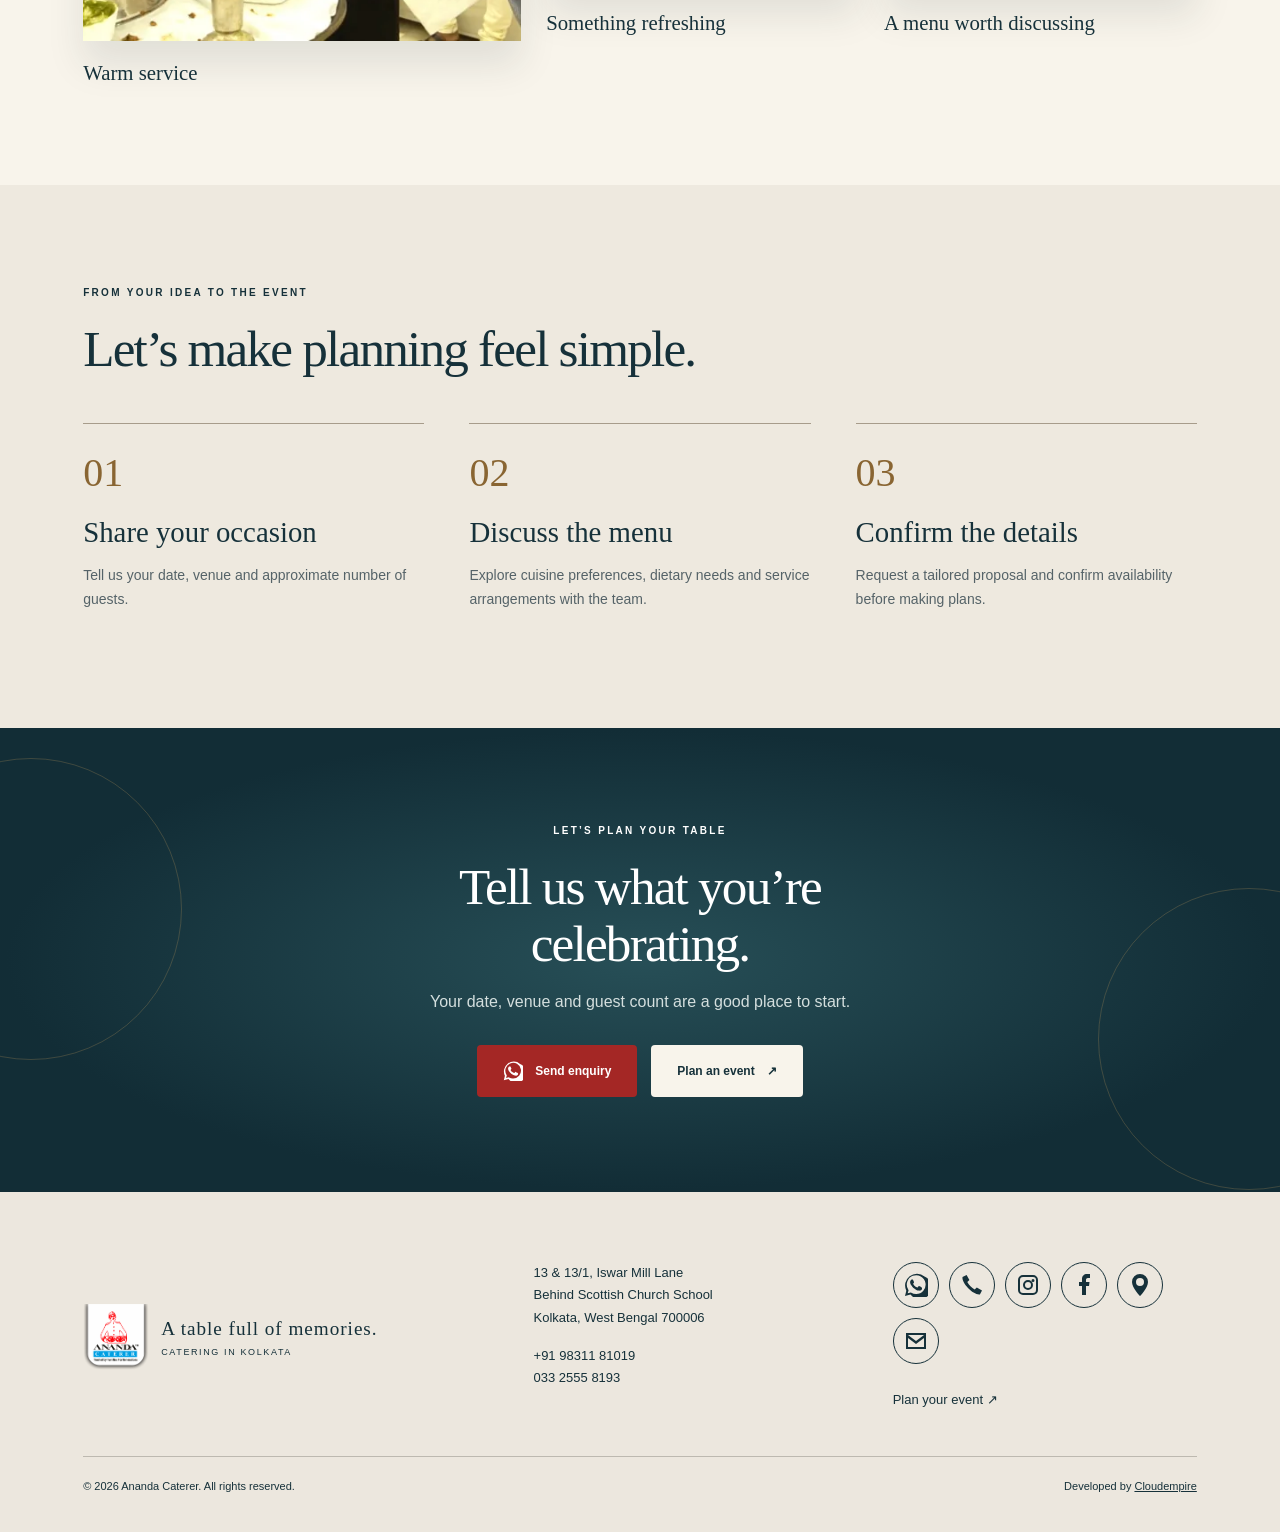
==== commit 360dae63: "Version rendering styles and preload optimized homepage photography" ====
--- a/index.html
+++ b/index.html
@@ -1 +1 @@
-<!doctype html><html lang="en"><head><meta charset="utf-8"><meta name="viewport" content="width=device-width,initial-scale=1"><title>Catering for memorable celebrations | Ananda Caterer Kolkata</title><meta name="description" content="Explore Ananda Caterer in Kolkata for weddings, private gatherings and corporate events. Discover genuine event photos and enquire about your occasion."><link rel="canonical" href="https://cloudempiretech.github.io/ananda-caterer-kolkata/"><meta name="theme-color" content="#122d36"><meta property="og:title" content="Catering for memorable celebrations | Ananda Caterer"><meta property="og:description" content="Explore Ananda Caterer in Kolkata for weddings, private gatherings and corporate events. Discover genuine event photos and enquire about your occasion."><meta property="og:url" content="https://cloudempiretech.github.io/ananda-caterer-kolkata/"><meta property="og:image" content="https://cloudempiretech.github.io/ananda-caterer-kolkata/assets/official-3-1500.webp"><link rel="icon" href="assets/favicon.ico"><link rel="icon" sizes="32x32" href="assets/favicon-32.png"><link rel="apple-touch-icon" href="assets/favicon-180.png"><link rel="stylesheet" href="assets/style.css"><script type="application/ld+json">{"@context": "https://schema.org", "@type": "LocalBusiness", "name": "Ananda Caterer", "url": "https://cloudempiretech.github.io/ananda-caterer-kolkata/", "telephone": "+919831181019", "address": {"@type": "PostalAddress", "streetAddress": "13 & 13/1, Iswar Mill Lane, behind Scottish Church School", "addressLocality": "Kolkata", "addressRegion": "West Bengal", "postalCode": "700006", "addressCountry": "IN"}, "sameAs": ["https://anandacaterer.com/", "https://www.instagram.com/anandacaterer/", "https://www.facebook.com/anandcatererkolkata", "https://www.google.com/maps?cid=3894552203688122161"], "logo": "https://cloudempiretech.github.io/ananda-caterer-kolkata/assets/logo.webp"}</script><script src="assets/site.js" defer></script></head><body><a class="skip" href="#main">Skip to content</a><header><a class="brand" href="index.html" aria-label="Ananda Caterer home"><img src="assets/logo.webp" alt="Ananda Caterer logo" width="80" height="80"><span>ANANDA<small>CATERER · KOLKATA</small></span></a><button class="menu" aria-label="Open navigation" aria-expanded="false" aria-controls="navigation">☰</button><nav id="navigation" aria-label="Main navigation"><a href="index.html" aria-current=page>Home</a><a href="about.html" >About</a><a href="services.html" >Services</a><a href="gallery.html" >Gallery</a><a href="reviews.html" >Reviews</a><a href="faq.html" >FAQ</a><a href="contact.html" >Contact</a></nav><a class="channel header-wa" href="https://wa.me/919831181019" aria-label="Message Ananda Caterer on WhatsApp" title="Message on WhatsApp" target="_blank" rel="noopener noreferrer"><svg aria-hidden="true" viewBox="0 0 24 24"><path d="M20.5 3.5A11.8 11.8 0 0 0 2.3 17.7L1 23l5.5-1.4A11.8 11.8 0 1 0 20.5 3.5ZM12 21a9.3 9.3 0 0 1-4.7-1.3l-.4-.2-3.2.8.9-3.1-.3-.5A9.4 9.4 0 1 1 12 21Zm5.2-7c-.3-.1-1.7-.8-2-.9-.2-.1-.4-.1-.6.2-.2.3-.7.9-.9 1-.2.2-.3.2-.6.1-.3-.1-1.2-.4-2.3-1.4-.9-.8-1.4-1.7-1.6-2-.2-.3 0-.4.1-.6l.4-.5.3-.4c.1-.2.1-.4 0-.6L9.1 7c-.2-.5-.5-.4-.7-.4h-.6c-.2 0-.5.1-.7.3-.3.3-1 1-1 2.4s1 2.8 1.2 3c.1.2 2.1 3.3 5.1 4.6.7.3 1.3.5 1.7.6.7.2 1.4.2 1.9.1.6-.1 1.7-.7 1.9-1.4.2-.7.2-1.3.2-1.4-.1-.2-.3-.2-.6-.4Z"/></svg></a></header><main id="main"><section class="hero"><img class="hero-bg" src="assets/official-3-1500.webp" srcset="assets/official-3-400.webp 400w, assets/official-3-900.webp 900w, assets/official-3-1500.webp 1500w" sizes="(max-width: 700px) 100vw, (max-width: 1100px) 60vw, 50vw" width="1918" height="960" alt="Decorated salad counter at an evening event" loading="eager" decoding="async" fetchpriority=high><div class="hero-shade"></div><div class="hero-copy"><p class="eyebrow">ANANDA CATERER · KOLKATA</p><h1>A celebration.<br>A feast.<br><em>A lasting memory.</em></h1><p>Bring your people together over Bengali, Mughlai and Indian flavours, thoughtfully served for your occasion.</p><div class="actions"><a class="btn primary" href="contact.html">Plan your celebration <span aria-hidden="true">↗</span></a><a class="btn glass" href="https://wa.me/919831181019?text=Hello%20Ananda%20Caterer%2C%20I%20would%20like%20to%20discuss%20catering%20for%20an%20event." target="_blank" rel="noopener noreferrer" aria-label="Send enquiry with Ananda Caterer on WhatsApp" title="Message Ananda Caterer on WhatsApp"><svg aria-hidden="true" viewBox="0 0 24 24"><path d="M20.5 3.5A11.8 11.8 0 0 0 2.3 17.7L1 23l5.5-1.4A11.8 11.8 0 1 0 20.5 3.5ZM12 21a9.3 9.3 0 0 1-4.7-1.3l-.4-.2-3.2.8.9-3.1-.3-.5A9.4 9.4 0 1 1 12 21Zm5.2-7c-.3-.1-1.7-.8-2-.9-.2-.1-.4-.1-.6.2-.2.3-.7.9-.9 1-.2.2-.3.2-.6.1-.3-.1-1.2-.4-2.3-1.4-.9-.8-1.4-1.7-1.6-2-.2-.3 0-.4.1-.6l.4-.5.3-.4c.1-.2.1-.4 0-.6L9.1 7c-.2-.5-.5-.4-.7-.4h-.6c-.2 0-.5.1-.7.3-.3.3-1 1-1 2.4s1 2.8 1.2 3c.1.2 2.1 3.3 5.1 4.6.7.3 1.3.5 1.7.6.7.2 1.4.2 1.9.1.6-.1 1.7-.7 1.9-1.4.2-.7.2-1.3.2-1.4-.1-.2-.3-.2-.6-.4Z"/></svg><span>Send enquiry</span></a></div></div><div class="hero-note"><span>FROM THE ANANDA EVENT GALLERY</span><p>Good food. Warm gatherings.</p></div><a class="scrollhint" href="#occasions">Explore the occasions ↓</a></section><div class="ribbon"><span>WEDDINGS</span><span>PRIVATE CELEBRATIONS</span><span>CORPORATE EVENTS</span><span>HOME & OFFICE GATHERINGS</span></div><section class="section" id="occasions"><div class="section-heading reveal"><div><p class="eyebrow">EVERY OCCASION HAS A FLAVOUR</p><h2>Your occasion.<br>Our table.</h2></div><p>Make room for conversation, celebration and the dishes your guests will remember. Explore catering for the moments that matter.</p></div><div class="cards"><a class="card reveal" href="wedding-catering.html"><div class="cardimage"><img class="" src="assets/official-4-1500.webp" srcset="assets/official-4-400.webp 400w, assets/official-4-900.webp 900w, assets/official-4-1500.webp 1500w" sizes="(max-width: 700px) 100vw, (max-width: 1100px) 60vw, 50vw" width="1918" height="960" alt="Guests choosing food at a lit outdoor buffet" loading="lazy" decoding="async" ></div><div class="cardcopy"><span class="number">01</span><h3>Wedding celebrations</h3><p>Bengali flavours. Thoughtful presentation. A feast for your special day.</p><span class="arrow" aria-hidden="true">↗</span></div></a><a class="card reveal" href="private-corporate-catering.html"><div class="cardimage"><img class="" src="assets/official-2-1500.webp" srcset="assets/official-2-400.webp 400w, assets/official-2-900.webp 900w, assets/official-2-1500.webp 1500w" sizes="(max-width: 700px) 100vw, (max-width: 1100px) 60vw, 50vw" width="1918" height="960" alt="Outdoor buffet with covered serving dishes" loading="lazy" decoding="async" ></div><div class="cardcopy"><span class="number">02</span><h3>Private & corporate events</h3><p>From milestone birthdays to business gatherings, bring everyone together over food.</p><span class="arrow" aria-hidden="true">↗</span></div></a><a class="card reveal" href="home-delivery.html"><div class="cardimage"><img class="" src="assets/official-19-1500.webp" srcset="assets/official-19-400.webp 400w, assets/official-19-900.webp 900w, assets/official-19-1500.webp 1500w" sizes="(max-width: 700px) 100vw, (max-width: 1100px) 60vw, 50vw" width="1918" height="960" alt="Curry in a buffet serving dish" loading="lazy" decoding="async" ></div><div class="cardcopy"><span class="number">03</span><h3>Gatherings at home</h3><p>Discuss an event menu for your home or office, with delivery arrangements confirmed by the team.</p><span class="arrow" aria-hidden="true">↗</span></div></a></div></section><section class="split dark"><div class="image-stack reveal"><img class="stack-main" src="assets/official-8-1500.webp" srcset="assets/official-8-400.webp 400w, assets/official-8-900.webp 900w, assets/official-8-1500.webp 1500w" sizes="(max-width: 700px) 100vw, (max-width: 1100px) 60vw, 50vw" width="1918" height="960" alt="Freshly fried breads at a live cooking station" loading="lazy" decoding="async" ><img class="stack-small" src="assets/official-14-1500.webp" srcset="assets/official-14-400.webp 400w, assets/official-14-900.webp 900w, assets/official-14-1500.webp 1500w" sizes="(max-width: 700px) 100vw, (max-width: 1100px) 60vw, 50vw" width="1918" height="960" alt="Prepared betel-leaf paan arranged on a platter" loading="lazy" decoding="async" ><span class="image-label">PREPARATION TO PRESENTATION</span></div><div class="split-copy reveal"><p class="eyebrow">ROOTED IN KOLKATA</p><h2>Food at the heart<br>of the gathering.</h2><p>Ananda Caterer is based in Goabagan, near Shyambazar. The business brings Bengali, Mughlai and Indian menus to weddings, private celebrations and corporate events.</p><p>From live preparation to the buffet, explore a glimpse of past occasions and talk to the team about your own.</p><a class="text-link" href="about.html">Get to know Ananda <span aria-hidden="true">↗</span></a></div></section><section class="section"><div class="section-heading reveal"><div><p class="eyebrow">MOMENTS AT THE TABLE</p><h2>A taste of the atmosphere.</h2></div><a class="text-link" href="gallery.html">Explore the gallery ↗</a></div><div class="gallery-tease"><figure class="reveal"><img class="" src="assets/official-1-1500.webp" srcset="assets/official-1-400.webp 400w, assets/official-1-900.webp 900w, assets/official-1-1500.webp 1500w" sizes="(max-width: 700px) 100vw, (max-width: 1100px) 60vw, 50vw" width="1918" height="960" alt="Catering team serving guests at a buffet" loading="lazy" decoding="async" ><figcaption>Warm service</figcaption></figure><figure class="reveal"><img class="" src="assets/official-7-1500.webp" srcset="assets/official-7-400.webp 400w, assets/official-7-900.webp 900w, assets/official-7-1500.webp 1500w" sizes="(max-width: 700px) 100vw, (max-width: 1100px) 60vw, 50vw" width="1918" height="960" alt="Drinks arranged at an event counter" loading="lazy" decoding="async" ><figcaption>Something refreshing</figcaption></figure><figure class="reveal"><img class="" src="assets/official-18-1500.webp" srcset="assets/official-18-400.webp 400w, assets/official-18-900.webp 900w, assets/official-18-1500.webp 1500w" sizes="(max-width: 700px) 100vw, (max-width: 1100px) 60vw, 50vw" width="1918" height="960" alt="Leaf-wrapped preparations in a serving tray" loading="lazy" decoding="async" ><figcaption>A menu worth discussing</figcaption></figure></div></section><section class="section process"><p class="eyebrow">FROM YOUR IDEA TO THE EVENT</p><h2 class="reveal">Let’s make planning feel simple.</h2><div class="steps"><article class="reveal"><span>01</span><h3>Share your occasion</h3><p>Tell us your date, venue and approximate number of guests.</p></article><article class="reveal"><span>02</span><h3>Discuss the menu</h3><p>Explore cuisine preferences, dietary needs and service arrangements with the team.</p></article><article class="reveal"><span>03</span><h3>Confirm the details</h3><p>Request a tailored proposal and confirm availability before making plans.</p></article></div></section><section class="cta reveal"><p class="eyebrow">LET’S PLAN YOUR TABLE</p><h2>Tell us what you’re<br>celebrating.</h2><p>Your date, venue and guest count are a good place to start.</p><div class="actions"><a class="btn primary" href="https://wa.me/919831181019?text=Hello%20Ananda%20Caterer%2C%20I%20would%20like%20to%20discuss%20catering%20for%20an%20event." target="_blank" rel="noopener noreferrer" aria-label="Send enquiry with Ananda Caterer on WhatsApp" title="Message Ananda Caterer on WhatsApp"><svg aria-hidden="true" viewBox="0 0 24 24"><path d="M20.5 3.5A11.8 11.8 0 0 0 2.3 17.7L1 23l5.5-1.4A11.8 11.8 0 1 0 20.5 3.5ZM12 21a9.3 9.3 0 0 1-4.7-1.3l-.4-.2-3.2.8.9-3.1-.3-.5A9.4 9.4 0 1 1 12 21Zm5.2-7c-.3-.1-1.7-.8-2-.9-.2-.1-.4-.1-.6.2-.2.3-.7.9-.9 1-.2.2-.3.2-.6.1-.3-.1-1.2-.4-2.3-1.4-.9-.8-1.4-1.7-1.6-2-.2-.3 0-.4.1-.6l.4-.5.3-.4c.1-.2.1-.4 0-.6L9.1 7c-.2-.5-.5-.4-.7-.4h-.6c-.2 0-.5.1-.7.3-.3.3-1 1-1 2.4s1 2.8 1.2 3c.1.2 2.1 3.3 5.1 4.6.7.3 1.3.5 1.7.6.7.2 1.4.2 1.9.1.6-.1 1.7-.7 1.9-1.4.2-.7.2-1.3.2-1.4-.1-.2-.3-.2-.6-.4Z"/></svg><span>Send enquiry</span></a><a class="btn light" href="contact.html">Plan an event <span aria-hidden="true">↗</span></a></div></section></main><footer><div class="footer-top"><a class="brand" href="index.html"><img src="assets/logo.webp" alt="Ananda Caterer logo" width="80" height="80"><span>A table full of memories.<small>CATERING IN KOLKATA</small></span></a><div><p>13 &amp; 13/1, Iswar Mill Lane<br>Behind Scottish Church School<br>Kolkata, West Bengal 700006</p><a href="tel:+919831181019">+91 98311 81019</a><br><a href="tel:+913325558193">033 2555 8193</a></div><div><div class="channels"><a class="channel" href="https://wa.me/919831181019" aria-label="Message Ananda Caterer on WhatsApp" title="Message Ananda Caterer on WhatsApp" target="_blank" rel="noopener noreferrer"><svg aria-hidden="true" viewBox="0 0 24 24"><path d="M20.5 3.5A11.8 11.8 0 0 0 2.3 17.7L1 23l5.5-1.4A11.8 11.8 0 1 0 20.5 3.5ZM12 21a9.3 9.3 0 0 1-4.7-1.3l-.4-.2-3.2.8.9-3.1-.3-.5A9.4 9.4 0 1 1 12 21Zm5.2-7c-.3-.1-1.7-.8-2-.9-.2-.1-.4-.1-.6.2-.2.3-.7.9-.9 1-.2.2-.3.2-.6.1-.3-.1-1.2-.4-2.3-1.4-.9-.8-1.4-1.7-1.6-2-.2-.3 0-.4.1-.6l.4-.5.3-.4c.1-.2.1-.4 0-.6L9.1 7c-.2-.5-.5-.4-.7-.4h-.6c-.2 0-.5.1-.7.3-.3.3-1 1-1 2.4s1 2.8 1.2 3c.1.2 2.1 3.3 5.1 4.6.7.3 1.3.5 1.7.6.7.2 1.4.2 1.9.1.6-.1 1.7-.7 1.9-1.4.2-.7.2-1.3.2-1.4-.1-.2-.3-.2-.6-.4Z"/></svg></a><a class="channel" href="tel:+919831181019" aria-label="Call Ananda Caterer" title="Call Ananda Caterer" target="_blank" rel="noopener noreferrer"><svg aria-hidden="true" viewBox="0 0 24 24"><path d="M6.6 2 2.5 4.1C1.5 10.4 13.6 22.5 19.9 21.5l2.1-4.1-5.2-3-2.1 2.1c-3-1.6-5.8-4.4-7.4-7.4l2.1-2.1L6.6 2Z"/></svg></a><a class="channel" href="https://www.instagram.com/anandacaterer/" aria-label="Ananda Caterer on Instagram" title="Ananda Caterer on Instagram" target="_blank" rel="noopener noreferrer"><svg aria-hidden="true" viewBox="0 0 24 24"><path d="M7 2h10a5 5 0 0 1 5 5v10a5 5 0 0 1-5 5H7a5 5 0 0 1-5-5V7a5 5 0 0 1 5-5Zm0 2a3 3 0 0 0-3 3v10a3 3 0 0 0 3 3h10a3 3 0 0 0 3-3V7a3 3 0 0 0-3-3H7Zm5 3a5 5 0 1 1 0 10 5 5 0 0 1 0-10Zm0 2a3 3 0 1 0 0 6 3 3 0 0 0 0-6Zm5-3a1.5 1.5 0 1 1 0 3 1.5 1.5 0 0 1 0-3Z"/></svg></a><a class="channel" href="https://www.facebook.com/anandcatererkolkata" aria-label="Ananda Caterer on Facebook" title="Ananda Caterer on Facebook" target="_blank" rel="noopener noreferrer"><svg aria-hidden="true" viewBox="0 0 24 24"><path d="M14 22v-9h3l.5-4H14V7c0-1 .3-2 2-2h2V1h-3c-3 0-5 2-5 5v3H7v4h3v9h4Z"/></svg></a><a class="channel" href="https://www.google.com/maps?cid=3894552203688122161" aria-label="Find Ananda Caterer on Google Maps" title="Find Ananda Caterer on Google Maps" target="_blank" rel="noopener noreferrer"><svg aria-hidden="true" viewBox="0 0 24 24"><path d="M12 1a8 8 0 0 0-8 8c0 6 8 14 8 14s8-8 8-14a8 8 0 0 0-8-8Zm0 4a4 4 0 1 1 0 8 4 4 0 0 1 0-8Z"/></svg></a><a class="channel" href="mailto:anandacaterer@gmail.com" aria-label="Email Ananda Caterer" title="Email Ananda Caterer" target="_blank" rel="noopener noreferrer"><svg aria-hidden="true" viewBox="0 0 24 24"><path d="M2 4h20v16H2V4Zm2 2 8 6 8-6H4Zm16 12V9l-8 6-8-6v9h16Z"/></svg></a></div><a href="contact.html">Plan your event ↗</a></div></div><div class="footer-bottom"><p>© 2026 Ananda Caterer. All rights reserved.</p><p>Developed by <a href="https://cloudempire.tech/" target="_blank" rel="noopener noreferrer">Cloudempire</a></p></div></footer><a class="floating channel" href="https://wa.me/919831181019" target="_blank" rel="noopener noreferrer" aria-label="Message Ananda Caterer on WhatsApp" title="Message Ananda Caterer on WhatsApp"><svg aria-hidden="true" viewBox="0 0 24 24"><path d="M20.5 3.5A11.8 11.8 0 0 0 2.3 17.7L1 23l5.5-1.4A11.8 11.8 0 1 0 20.5 3.5ZM12 21a9.3 9.3 0 0 1-4.7-1.3l-.4-.2-3.2.8.9-3.1-.3-.5A9.4 9.4 0 1 1 12 21Zm5.2-7c-.3-.1-1.7-.8-2-.9-.2-.1-.4-.1-.6.2-.2.3-.7.9-.9 1-.2.2-.3.2-.6.1-.3-.1-1.2-.4-2.3-1.4-.9-.8-1.4-1.7-1.6-2-.2-.3 0-.4.1-.6l.4-.5.3-.4c.1-.2.1-.4 0-.6L9.1 7c-.2-.5-.5-.4-.7-.4h-.6c-.2 0-.5.1-.7.3-.3.3-1 1-1 2.4s1 2.8 1.2 3c.1.2 2.1 3.3 5.1 4.6.7.3 1.3.5 1.7.6.7.2 1.4.2 1.9.1.6-.1 1.7-.7 1.9-1.4.2-.7.2-1.3.2-1.4-.1-.2-.3-.2-.6-.4Z"/></svg></a></body></html>+<!doctype html><html lang="en"><head><meta charset="utf-8"><meta name="viewport" content="width=device-width,initial-scale=1"><title>Catering for memorable celebrations | Ananda Caterer Kolkata</title><meta name="description" content="Explore Ananda Caterer in Kolkata for weddings, private gatherings and corporate events. Discover genuine event photos and enquire about your occasion."><link rel="canonical" href="https://cloudempiretech.github.io/ananda-caterer-kolkata/"><meta name="theme-color" content="#122d36"><meta property="og:title" content="Catering for memorable celebrations | Ananda Caterer"><meta property="og:description" content="Explore Ananda Caterer in Kolkata for weddings, private gatherings and corporate events. Discover genuine event photos and enquire about your occasion."><meta property="og:url" content="https://cloudempiretech.github.io/ananda-caterer-kolkata/"><meta property="og:image" content="https://cloudempiretech.github.io/ananda-caterer-kolkata/assets/official-3-1500.webp"><link rel="icon" href="assets/favicon.ico"><link rel="icon" sizes="32x32" href="assets/favicon-32.png"><link rel="apple-touch-icon" href="assets/favicon-180.png"><link rel="stylesheet" href="assets/style-v2.css"><script type="application/ld+json">{"@context": "https://schema.org", "@type": "LocalBusiness", "name": "Ananda Caterer", "url": "https://cloudempiretech.github.io/ananda-caterer-kolkata/", "telephone": "+919831181019", "address": {"@type": "PostalAddress", "streetAddress": "13 & 13/1, Iswar Mill Lane, behind Scottish Church School", "addressLocality": "Kolkata", "addressRegion": "West Bengal", "postalCode": "700006", "addressCountry": "IN"}, "sameAs": ["https://anandacaterer.com/", "https://www.instagram.com/anandacaterer/", "https://www.facebook.com/anandcatererkolkata", "https://www.google.com/maps?cid=3894552203688122161"], "logo": "https://cloudempiretech.github.io/ananda-caterer-kolkata/assets/logo.webp"}</script><script src="assets/site.js" defer></script></head><body><a class="skip" href="#main">Skip to content</a><header><a class="brand" href="index.html" aria-label="Ananda Caterer home"><img src="assets/logo.webp" alt="Ananda Caterer logo" width="80" height="80"><span>ANANDA<small>CATERER · KOLKATA</small></span></a><button class="menu" aria-label="Open navigation" aria-expanded="false" aria-controls="navigation">☰</button><nav id="navigation" aria-label="Main navigation"><a href="index.html" aria-current=page>Home</a><a href="about.html" >About</a><a href="services.html" >Services</a><a href="gallery.html" >Gallery</a><a href="reviews.html" >Reviews</a><a href="faq.html" >FAQ</a><a href="contact.html" >Contact</a></nav><a class="channel header-wa" href="https://wa.me/919831181019" aria-label="Message Ananda Caterer on WhatsApp" title="Message on WhatsApp" target="_blank" rel="noopener noreferrer"><svg aria-hidden="true" viewBox="0 0 24 24"><path d="M20.5 3.5A11.8 11.8 0 0 0 2.3 17.7L1 23l5.5-1.4A11.8 11.8 0 1 0 20.5 3.5ZM12 21a9.3 9.3 0 0 1-4.7-1.3l-.4-.2-3.2.8.9-3.1-.3-.5A9.4 9.4 0 1 1 12 21Zm5.2-7c-.3-.1-1.7-.8-2-.9-.2-.1-.4-.1-.6.2-.2.3-.7.9-.9 1-.2.2-.3.2-.6.1-.3-.1-1.2-.4-2.3-1.4-.9-.8-1.4-1.7-1.6-2-.2-.3 0-.4.1-.6l.4-.5.3-.4c.1-.2.1-.4 0-.6L9.1 7c-.2-.5-.5-.4-.7-.4h-.6c-.2 0-.5.1-.7.3-.3.3-1 1-1 2.4s1 2.8 1.2 3c.1.2 2.1 3.3 5.1 4.6.7.3 1.3.5 1.7.6.7.2 1.4.2 1.9.1.6-.1 1.7-.7 1.9-1.4.2-.7.2-1.3.2-1.4-.1-.2-.3-.2-.6-.4Z"/></svg></a></header><main id="main"><section class="hero"><img class="hero-bg" src="assets/official-3-1500.webp" srcset="assets/official-3-400.webp 400w, assets/official-3-900.webp 900w, assets/official-3-1500.webp 1500w" sizes="(max-width: 700px) 100vw, (max-width: 1100px) 60vw, 50vw" width="1918" height="960" alt="Decorated salad counter at an evening event" loading="eager" decoding="sync" fetchpriority=high><div class="hero-shade"></div><div class="hero-copy"><p class="eyebrow">ANANDA CATERER · KOLKATA</p><h1>A celebration.<br>A feast.<br><em>A lasting memory.</em></h1><p>Bring your people together over Bengali, Mughlai and Indian flavours, thoughtfully served for your occasion.</p><div class="actions"><a class="btn primary" href="contact.html">Plan your celebration <span aria-hidden="true">↗</span></a><a class="btn glass" href="https://wa.me/919831181019?text=Hello%20Ananda%20Caterer%2C%20I%20would%20like%20to%20discuss%20catering%20for%20an%20event." target="_blank" rel="noopener noreferrer" aria-label="Send enquiry with Ananda Caterer on WhatsApp" title="Message Ananda Caterer on WhatsApp"><svg aria-hidden="true" viewBox="0 0 24 24"><path d="M20.5 3.5A11.8 11.8 0 0 0 2.3 17.7L1 23l5.5-1.4A11.8 11.8 0 1 0 20.5 3.5ZM12 21a9.3 9.3 0 0 1-4.7-1.3l-.4-.2-3.2.8.9-3.1-.3-.5A9.4 9.4 0 1 1 12 21Zm5.2-7c-.3-.1-1.7-.8-2-.9-.2-.1-.4-.1-.6.2-.2.3-.7.9-.9 1-.2.2-.3.2-.6.1-.3-.1-1.2-.4-2.3-1.4-.9-.8-1.4-1.7-1.6-2-.2-.3 0-.4.1-.6l.4-.5.3-.4c.1-.2.1-.4 0-.6L9.1 7c-.2-.5-.5-.4-.7-.4h-.6c-.2 0-.5.1-.7.3-.3.3-1 1-1 2.4s1 2.8 1.2 3c.1.2 2.1 3.3 5.1 4.6.7.3 1.3.5 1.7.6.7.2 1.4.2 1.9.1.6-.1 1.7-.7 1.9-1.4.2-.7.2-1.3.2-1.4-.1-.2-.3-.2-.6-.4Z"/></svg><span>Send enquiry</span></a></div></div><div class="hero-note"><span>FROM THE ANANDA EVENT GALLERY</span><p>Good food. Warm gatherings.</p></div><a class="scrollhint" href="#occasions">Explore the occasions ↓</a></section><div class="ribbon"><span>WEDDINGS</span><span>PRIVATE CELEBRATIONS</span><span>CORPORATE EVENTS</span><span>HOME & OFFICE GATHERINGS</span></div><section class="section" id="occasions"><div class="section-heading reveal"><div><p class="eyebrow">EVERY OCCASION HAS A FLAVOUR</p><h2>Your occasion.<br>Our table.</h2></div><p>Make room for conversation, celebration and the dishes your guests will remember. Explore catering for the moments that matter.</p></div><div class="cards"><a class="card reveal" href="wedding-catering.html"><div class="cardimage"><img class="" src="assets/official-4-1500.webp" srcset="assets/official-4-400.webp 400w, assets/official-4-900.webp 900w, assets/official-4-1500.webp 1500w" sizes="(max-width: 700px) 100vw, (max-width: 1100px) 60vw, 50vw" width="1918" height="960" alt="Guests choosing food at a lit outdoor buffet" loading="eager" decoding="sync" ></div><div class="cardcopy"><span class="number">01</span><h3>Wedding celebrations</h3><p>Bengali flavours. Thoughtful presentation. A feast for your special day.</p><span class="arrow" aria-hidden="true">↗</span></div></a><a class="card reveal" href="private-corporate-catering.html"><div class="cardimage"><img class="" src="assets/official-2-1500.webp" srcset="assets/official-2-400.webp 400w, assets/official-2-900.webp 900w, assets/official-2-1500.webp 1500w" sizes="(max-width: 700px) 100vw, (max-width: 1100px) 60vw, 50vw" width="1918" height="960" alt="Outdoor buffet with covered serving dishes" loading="eager" decoding="sync" ></div><div class="cardcopy"><span class="number">02</span><h3>Private & corporate events</h3><p>From milestone birthdays to business gatherings, bring everyone together over food.</p><span class="arrow" aria-hidden="true">↗</span></div></a><a class="card reveal" href="home-delivery.html"><div class="cardimage"><img class="" src="assets/official-19-1500.webp" srcset="assets/official-19-400.webp 400w, assets/official-19-900.webp 900w, assets/official-19-1500.webp 1500w" sizes="(max-width: 700px) 100vw, (max-width: 1100px) 60vw, 50vw" width="1918" height="960" alt="Curry in a buffet serving dish" loading="eager" decoding="sync" ></div><div class="cardcopy"><span class="number">03</span><h3>Gatherings at home</h3><p>Discuss an event menu for your home or office, with delivery arrangements confirmed by the team.</p><span class="arrow" aria-hidden="true">↗</span></div></a></div></section><section class="split dark"><div class="image-stack reveal"><img class="stack-main" src="assets/official-8-1500.webp" srcset="assets/official-8-400.webp 400w, assets/official-8-900.webp 900w, assets/official-8-1500.webp 1500w" sizes="(max-width: 700px) 100vw, (max-width: 1100px) 60vw, 50vw" width="1918" height="960" alt="Freshly fried breads at a live cooking station" loading="eager" decoding="sync" ><img class="stack-small" src="assets/official-14-1500.webp" srcset="assets/official-14-400.webp 400w, assets/official-14-900.webp 900w, assets/official-14-1500.webp 1500w" sizes="(max-width: 700px) 100vw, (max-width: 1100px) 60vw, 50vw" width="1918" height="960" alt="Prepared betel-leaf paan arranged on a platter" loading="eager" decoding="sync" ><span class="image-label">PREPARATION TO PRESENTATION</span></div><div class="split-copy reveal"><p class="eyebrow">ROOTED IN KOLKATA</p><h2>Food at the heart<br>of the gathering.</h2><p>Ananda Caterer is based in Goabagan, near Shyambazar. The business brings Bengali, Mughlai and Indian menus to weddings, private celebrations and corporate events.</p><p>From live preparation to the buffet, explore a glimpse of past occasions and talk to the team about your own.</p><a class="text-link" href="about.html">Get to know Ananda <span aria-hidden="true">↗</span></a></div></section><section class="section"><div class="section-heading reveal"><div><p class="eyebrow">MOMENTS AT THE TABLE</p><h2>A taste of the atmosphere.</h2></div><a class="text-link" href="gallery.html">Explore the gallery ↗</a></div><div class="gallery-tease"><figure class="reveal"><img class="" src="assets/official-1-1500.webp" srcset="assets/official-1-400.webp 400w, assets/official-1-900.webp 900w, assets/official-1-1500.webp 1500w" sizes="(max-width: 700px) 100vw, (max-width: 1100px) 60vw, 50vw" width="1918" height="960" alt="Catering team serving guests at a buffet" loading="eager" decoding="sync" ><figcaption>Warm service</figcaption></figure><figure class="reveal"><img class="" src="assets/official-7-1500.webp" srcset="assets/official-7-400.webp 400w, assets/official-7-900.webp 900w, assets/official-7-1500.webp 1500w" sizes="(max-width: 700px) 100vw, (max-width: 1100px) 60vw, 50vw" width="1918" height="960" alt="Drinks arranged at an event counter" loading="eager" decoding="sync" ><figcaption>Something refreshing</figcaption></figure><figure class="reveal"><img class="" src="assets/official-18-1500.webp" srcset="assets/official-18-400.webp 400w, assets/official-18-900.webp 900w, assets/official-18-1500.webp 1500w" sizes="(max-width: 700px) 100vw, (max-width: 1100px) 60vw, 50vw" width="1918" height="960" alt="Leaf-wrapped preparations in a serving tray" loading="eager" decoding="sync" ><figcaption>A menu worth discussing</figcaption></figure></div></section><section class="section process"><p class="eyebrow">FROM YOUR IDEA TO THE EVENT</p><h2 class="reveal">Let’s make planning feel simple.</h2><div class="steps"><article class="reveal"><span>01</span><h3>Share your occasion</h3><p>Tell us your date, venue and approximate number of guests.</p></article><article class="reveal"><span>02</span><h3>Discuss the menu</h3><p>Explore cuisine preferences, dietary needs and service arrangements with the team.</p></article><article class="reveal"><span>03</span><h3>Confirm the details</h3><p>Request a tailored proposal and confirm availability before making plans.</p></article></div></section><section class="cta reveal"><p class="eyebrow">LET’S PLAN YOUR TABLE</p><h2>Tell us what you’re<br>celebrating.</h2><p>Your date, venue and guest count are a good place to start.</p><div class="actions"><a class="btn primary" href="https://wa.me/919831181019?text=Hello%20Ananda%20Caterer%2C%20I%20would%20like%20to%20discuss%20catering%20for%20an%20event." target="_blank" rel="noopener noreferrer" aria-label="Send enquiry with Ananda Caterer on WhatsApp" title="Message Ananda Caterer on WhatsApp"><svg aria-hidden="true" viewBox="0 0 24 24"><path d="M20.5 3.5A11.8 11.8 0 0 0 2.3 17.7L1 23l5.5-1.4A11.8 11.8 0 1 0 20.5 3.5ZM12 21a9.3 9.3 0 0 1-4.7-1.3l-.4-.2-3.2.8.9-3.1-.3-.5A9.4 9.4 0 1 1 12 21Zm5.2-7c-.3-.1-1.7-.8-2-.9-.2-.1-.4-.1-.6.2-.2.3-.7.9-.9 1-.2.2-.3.2-.6.1-.3-.1-1.2-.4-2.3-1.4-.9-.8-1.4-1.7-1.6-2-.2-.3 0-.4.1-.6l.4-.5.3-.4c.1-.2.1-.4 0-.6L9.1 7c-.2-.5-.5-.4-.7-.4h-.6c-.2 0-.5.1-.7.3-.3.3-1 1-1 2.4s1 2.8 1.2 3c.1.2 2.1 3.3 5.1 4.6.7.3 1.3.5 1.7.6.7.2 1.4.2 1.9.1.6-.1 1.7-.7 1.9-1.4.2-.7.2-1.3.2-1.4-.1-.2-.3-.2-.6-.4Z"/></svg><span>Send enquiry</span></a><a class="btn light" href="contact.html">Plan an event <span aria-hidden="true">↗</span></a></div></section></main><footer><div class="footer-top"><a class="brand" href="index.html"><img src="assets/logo.webp" alt="Ananda Caterer logo" width="80" height="80"><span>A table full of memories.<small>CATERING IN KOLKATA</small></span></a><div><p>13 &amp; 13/1, Iswar Mill Lane<br>Behind Scottish Church School<br>Kolkata, West Bengal 700006</p><a href="tel:+919831181019">+91 98311 81019</a><br><a href="tel:+913325558193">033 2555 8193</a></div><div><div class="channels"><a class="channel" href="https://wa.me/919831181019" aria-label="Message Ananda Caterer on WhatsApp" title="Message Ananda Caterer on WhatsApp" target="_blank" rel="noopener noreferrer"><svg aria-hidden="true" viewBox="0 0 24 24"><path d="M20.5 3.5A11.8 11.8 0 0 0 2.3 17.7L1 23l5.5-1.4A11.8 11.8 0 1 0 20.5 3.5ZM12 21a9.3 9.3 0 0 1-4.7-1.3l-.4-.2-3.2.8.9-3.1-.3-.5A9.4 9.4 0 1 1 12 21Zm5.2-7c-.3-.1-1.7-.8-2-.9-.2-.1-.4-.1-.6.2-.2.3-.7.9-.9 1-.2.2-.3.2-.6.1-.3-.1-1.2-.4-2.3-1.4-.9-.8-1.4-1.7-1.6-2-.2-.3 0-.4.1-.6l.4-.5.3-.4c.1-.2.1-.4 0-.6L9.1 7c-.2-.5-.5-.4-.7-.4h-.6c-.2 0-.5.1-.7.3-.3.3-1 1-1 2.4s1 2.8 1.2 3c.1.2 2.1 3.3 5.1 4.6.7.3 1.3.5 1.7.6.7.2 1.4.2 1.9.1.6-.1 1.7-.7 1.9-1.4.2-.7.2-1.3.2-1.4-.1-.2-.3-.2-.6-.4Z"/></svg></a><a class="channel" href="tel:+919831181019" aria-label="Call Ananda Caterer" title="Call Ananda Caterer" target="_blank" rel="noopener noreferrer"><svg aria-hidden="true" viewBox="0 0 24 24"><path d="M6.6 2 2.5 4.1C1.5 10.4 13.6 22.5 19.9 21.5l2.1-4.1-5.2-3-2.1 2.1c-3-1.6-5.8-4.4-7.4-7.4l2.1-2.1L6.6 2Z"/></svg></a><a class="channel" href="https://www.instagram.com/anandacaterer/" aria-label="Ananda Caterer on Instagram" title="Ananda Caterer on Instagram" target="_blank" rel="noopener noreferrer"><svg aria-hidden="true" viewBox="0 0 24 24"><path d="M7 2h10a5 5 0 0 1 5 5v10a5 5 0 0 1-5 5H7a5 5 0 0 1-5-5V7a5 5 0 0 1 5-5Zm0 2a3 3 0 0 0-3 3v10a3 3 0 0 0 3 3h10a3 3 0 0 0 3-3V7a3 3 0 0 0-3-3H7Zm5 3a5 5 0 1 1 0 10 5 5 0 0 1 0-10Zm0 2a3 3 0 1 0 0 6 3 3 0 0 0 0-6Zm5-3a1.5 1.5 0 1 1 0 3 1.5 1.5 0 0 1 0-3Z"/></svg></a><a class="channel" href="https://www.facebook.com/anandcatererkolkata" aria-label="Ananda Caterer on Facebook" title="Ananda Caterer on Facebook" target="_blank" rel="noopener noreferrer"><svg aria-hidden="true" viewBox="0 0 24 24"><path d="M14 22v-9h3l.5-4H14V7c0-1 .3-2 2-2h2V1h-3c-3 0-5 2-5 5v3H7v4h3v9h4Z"/></svg></a><a class="channel" href="https://www.google.com/maps?cid=3894552203688122161" aria-label="Find Ananda Caterer on Google Maps" title="Find Ananda Caterer on Google Maps" target="_blank" rel="noopener noreferrer"><svg aria-hidden="true" viewBox="0 0 24 24"><path d="M12 1a8 8 0 0 0-8 8c0 6 8 14 8 14s8-8 8-14a8 8 0 0 0-8-8Zm0 4a4 4 0 1 1 0 8 4 4 0 0 1 0-8Z"/></svg></a><a class="channel" href="mailto:anandacaterer@gmail.com" aria-label="Email Ananda Caterer" title="Email Ananda Caterer" target="_blank" rel="noopener noreferrer"><svg aria-hidden="true" viewBox="0 0 24 24"><path d="M2 4h20v16H2V4Zm2 2 8 6 8-6H4Zm16 12V9l-8 6-8-6v9h16Z"/></svg></a></div><a href="contact.html">Plan your event ↗</a></div></div><div class="footer-bottom"><p>© 2026 Ananda Caterer. All rights reserved.</p><p>Developed by <a href="https://cloudempire.tech/" target="_blank" rel="noopener noreferrer">Cloudempire</a></p></div></footer><a class="floating channel" href="https://wa.me/919831181019" target="_blank" rel="noopener noreferrer" aria-label="Message Ananda Caterer on WhatsApp" title="Message Ananda Caterer on WhatsApp"><svg aria-hidden="true" viewBox="0 0 24 24"><path d="M20.5 3.5A11.8 11.8 0 0 0 2.3 17.7L1 23l5.5-1.4A11.8 11.8 0 1 0 20.5 3.5ZM12 21a9.3 9.3 0 0 1-4.7-1.3l-.4-.2-3.2.8.9-3.1-.3-.5A9.4 9.4 0 1 1 12 21Zm5.2-7c-.3-.1-1.7-.8-2-.9-.2-.1-.4-.1-.6.2-.2.3-.7.9-.9 1-.2.2-.3.2-.6.1-.3-.1-1.2-.4-2.3-1.4-.9-.8-1.4-1.7-1.6-2-.2-.3 0-.4.1-.6l.4-.5.3-.4c.1-.2.1-.4 0-.6L9.1 7c-.2-.5-.5-.4-.7-.4h-.6c-.2 0-.5.1-.7.3-.3.3-1 1-1 2.4s1 2.8 1.2 3c.1.2 2.1 3.3 5.1 4.6.7.3 1.3.5 1.7.6.7.2 1.4.2 1.9.1.6-.1 1.7-.7 1.9-1.4.2-.7.2-1.3.2-1.4-.1-.2-.3-.2-.6-.4Z"/></svg></a></body></html>
--- a/assets/style-v2.css
+++ b/assets/style-v2.css
@@ -0,0 +1 @@
+:root{--ink:#16313a;--cream:#f8f4eb;--muted:#556368;--gold:#ba8b43;--red:#a42725;--line:#ded9cf;--serif:Georgia,'Times New Roman',serif}*{box-sizing:border-box}html{scroll-behavior:smooth;scroll-padding-top:110px}body{margin:0;background:var(--cream);color:var(--ink);font-family:Arial,Helvetica,sans-serif;font-size:16px;line-height:1.7}a{color:inherit;text-decoration:none}button,input,select,textarea{font:inherit}button,a,input,textarea,select{-webkit-tap-highlight-color:transparent}a:focus-visible,button:focus-visible,input:focus-visible,select:focus-visible,textarea:focus-visible,summary:focus-visible{outline:3px solid #c2512d;outline-offset:5px}img{display:block;width:100%;height:auto;object-fit:cover}h1,h2,h3,p{margin:0 0 1rem}h1,h2,h3{font-family:var(--serif);font-weight:400;line-height:1.12}h1{font-size:clamp(3rem,6vw,6.5rem);letter-spacing:-.04em}h2{font-size:clamp(2.5rem,4vw,4.6rem);letter-spacing:-.035em}h3{font-size:1.8rem}svg{width:24px;height:24px;fill:currentColor;flex-shrink:0}.skip{position:fixed;top:-100px;left:20px;z-index:100;background:white;padding:15px}.skip:focus-visible{top:10px}header{height:100px;display:flex;align-items:center;gap:26px;padding:0 4.5%;position:relative;z-index:20;background:rgba(248,244,235,.96);border-bottom:1px solid var(--line)}.brand{display:flex;gap:12px;align-items:center}.brand img{width:66px;height:70px;object-fit:contain}.brand span{font-family:var(--serif);font-size:1.55rem;letter-spacing:.05em;line-height:1.2}.brand small{display:block;font:9px Arial;letter-spacing:.18em;margin-top:7px}nav{margin-left:auto;display:flex;gap:25px;font-size:13px}nav a{padding:10px 0;position:relative}nav a:after{content:'';position:absolute;bottom:3px;left:0;height:2px;width:100%;background:var(--red);transform:scaleX(0);transform-origin:left;transition:transform .25s}nav a:hover:after,nav a[aria-current]:after{transform:scaleX(1)}.menu{display:none;background:none;border:1px solid var(--line);width:44px;height:44px;border-radius:50%}.channel{display:inline-flex;align-items:center;justify-content:center;width:46px;height:46px;border:1px solid currentColor;border-radius:50%;transition:transform .25s,background .25s}.channel:hover{transform:translateY(-4px);background:rgba(186,139,67,.16)}.header-wa{background:var(--ink);color:white;border:none}.floating{position:fixed;bottom:26px;right:26px;z-index:25;background:#136738;color:white;width:58px;height:58px;box-shadow:0 9px 30px #10251955;border:3px solid white}.floating svg{width:30px;height:30px}.eyebrow{font-size:10px;letter-spacing:.23em;line-height:1.5;font-weight:700;margin-bottom:20px}.hero{position:relative;min-height:calc(100vh - 100px);height:780px;max-height:1000px;overflow:hidden;color:white;background:#162c34}.hero-bg{height:100%;position:absolute;inset:0;object-fit:cover;object-position:55% 50%;animation:hero-pan 1.7s ease-out both}.hero-shade{position:absolute;inset:0;background:linear-gradient(90deg,#082126ed 0%,#082126c7 39%,#0821262e 82%),linear-gradient(0deg,#082126b0,transparent 50%)}.hero-copy{position:relative;padding:100px 6.5% 120px;max-width:850px;z-index:2}.hero h1{font-size:clamp(3.6rem,6vw,6.8rem);text-shadow:0 10px 40px #0005}.hero h1 em{color:#e8c994;font-weight:400}.hero-copy>p:not(.eyebrow){max-width:440px;color:#e7e5df;line-height:1.8}.hero-copy>*{animation:intro .9s both}.hero-copy h1{animation-delay:.1s}.hero-copy>p{animation-delay:.25s}.hero-copy .actions{animation-delay:.4s}.hero-note{position:absolute;right:5%;bottom:65px;z-index:3;padding:25px;border-left:1px solid #ffffff6b;background:#14333a50;backdrop-filter:blur(12px);box-shadow:0 20px 40px #0003;animation:intro 1s .55s both}.hero-note span{font-size:8px;letter-spacing:.18em}.hero-note p{font:1.45rem var(--serif);margin:9px 0 0}.scrollhint{position:absolute;left:6.5%;bottom:35px;font-size:11px;letter-spacing:.1em;z-index:3;padding:12px 0}.actions{display:flex;align-items:center;gap:14px;flex-wrap:wrap;margin-top:30px}.btn{display:inline-flex;gap:12px;align-items:center;justify-content:center;min-height:52px;padding:14px 25px;font-size:12px;font-weight:600;border:1px solid transparent;border-radius:4px;transition:transform .25s,box-shadow .25s,background .25s;cursor:pointer}.btn:hover{transform:translateY(-3px);box-shadow:0 12px 24px #071c2029}.btn svg{width:20px;height:20px}.primary{background:var(--red);color:white}.glass{background:#ffffff13;border-color:#ffffff69;color:white;backdrop-filter:blur(12px)}.outline{border-color:var(--ink);background:transparent;color:var(--ink)}.light{background:var(--cream);color:var(--ink)}.ribbon{display:flex;align-items:center;justify-content:space-around;gap:18px;padding:25px 5%;border-bottom:1px solid var(--line);font-size:10px;letter-spacing:.18em;flex-wrap:wrap}.ribbon span:before{content:'✦';color:var(--gold);margin-right:18px}.section{padding:100px 6.5%}.section-heading{display:flex;justify-content:space-between;align-items:end;gap:50px;margin-bottom:45px}.section-heading>p{max-width:385px;color:var(--muted)}.section-heading h2{margin:0}.cards{display:grid;grid-template-columns:repeat(3,minmax(0,1fr));gap:24px;perspective:1200px}.card{display:block;border:1px solid var(--line);background:#fffdf7;box-shadow:0 18px 35px #2431320a;transition:transform .4s,box-shadow .4s;position:relative}.card:hover{transform:translateY(-9px) rotateX(2deg);box-shadow:0 28px 45px #16313a24}.cardimage{overflow:hidden;height:270px;margin:12px 12px 0}.cardimage img{height:100%;transition:transform .7s}.card:hover img{transform:scale(1.05)}.cardcopy{padding:30px 25px 50px}.number{font-size:11px;color:#765b37;letter-spacing:.1em}.card h3{margin-top:16px}.card p{font-size:14px;color:var(--muted)}.arrow{position:absolute;right:25px;bottom:20px;font-size:26px}.split{display:grid;grid-template-columns:1fr 1fr;align-items:center;gap:80px;padding:110px 6.5%}.split>div>img{border-radius:4px;box-shadow:0 35px 70px #122d3624}.dark{background:var(--ink);color:var(--cream);position:relative;overflow:hidden}.dark:before{content:'';position:absolute;right:-130px;top:-180px;width:500px;height:500px;border:1px solid #b99a6150;border-radius:50%;pointer-events:none}.split-copy{position:relative;z-index:2;max-width:550px}.split-copy>p:not(.eyebrow){color:var(--muted)}.dark .split-copy>p:not(.eyebrow){color:#d0d8d6}.text-link{display:inline-flex;align-items:center;gap:20px;font-size:13px;border-bottom:1px solid var(--gold);padding:12px 0}.image-stack{position:relative;padding:0 40px 50px 0;perspective:1000px}.stack-main{height:420px;object-fit:cover;box-shadow:15px 20px 0 #ba8b4329,0 30px 60px #0004;transform:rotate(-2deg)}.stack-small{position:absolute;right:0;bottom:0;width:45%;height:200px;object-fit:cover;border:8px solid var(--cream);box-shadow:0 22px 45px #0004;transform:rotate(5deg)}.image-label{position:absolute;bottom:10px;left:0;font-size:9px;letter-spacing:.18em}.gallery-tease{display:grid;grid-template-columns:1.4fr 1fr 1fr;gap:25px;align-items:center}.gallery-tease figure{margin:0}.gallery-tease img{height:300px;box-shadow:0 24px 35px #1d32321a}.gallery-tease figure:first-child img{height:400px}.gallery-tease figcaption{font:1.3rem var(--serif);margin-top:20px}.process{background:#eee9df}.steps{display:grid;grid-template-columns:repeat(3,1fr);gap:45px;margin-top:45px}.steps article{border-top:1px solid #a79c8b;padding-top:25px}.steps span{font:2.5rem var(--serif);color:#896532}.steps h3{margin-top:20px}.steps p{font-size:14px;color:var(--muted)}.cta{text-align:center;padding:95px 20px;background:radial-gradient(ellipse at 50% 50%,#274f57,#122d36 70%);color:white;position:relative;overflow:hidden}.cta:before,.cta:after{content:'';position:absolute;width:300px;height:300px;border:1px solid #bd955c44;border-radius:50%;top:30px;left:-120px}.cta:after{left:auto;right:-120px;top:160px}.cta>p:not(.eyebrow){color:#d4dfde}.cta .actions{justify-content:center}.pagehead{padding:90px 6.5% 65px;background:linear-gradient(135deg,#ece5d8,var(--cream) 60%);border-bottom:1px solid var(--line);position:relative;overflow:hidden}.pagehead:after{content:'';position:absolute;right:-100px;top:-140px;height:420px;width:420px;border:1px solid #ae8d5740;border-radius:50%;box-shadow:0 0 0 50px #ae8d5707;pointer-events:none}.pagehead h1{max-width:1050px}.lede{max-width:650px;color:var(--muted);font-size:17px}.gallery-grid{display:grid;grid-template-columns:repeat(3,minmax(0,1fr));gap:30px}.gallery-item{margin:0;background:#fffdf8;padding:10px 10px 20px;box-shadow:0 20px 35px #17353e0e}.gallery-item img{height:240px;transition:transform .5s}.gallery-item a{display:block;overflow:hidden}.gallery-item a:hover img{transform:scale(1.035)}.gallery-item figcaption{font-size:13px;padding:15px 8px 0}.gallery-item small{display:block;color:var(--muted);font-size:10px;margin-top:8px}.caption{font-size:12px;color:var(--muted);margin-top:25px}.caption a{text-decoration:underline}.reviews{display:grid;grid-template-columns:repeat(3,1fr);gap:25px}.review{background:white;border:1px solid var(--line);padding:35px;box-shadow:0 15px 30px #142f3510}.stars{color:#896021;letter-spacing:.12em}.review>p:not(.stars){font:1.35rem/1.6 var(--serif)}.review h3{font:600 14px Arial;margin-top:25px}.review small{display:block;font-size:10px;color:var(--muted)}.review a{display:inline-block;margin-top:20px;font-size:12px;text-decoration:underline}.faq{max-width:1000px;margin:auto}.faq details{border-bottom:1px solid var(--line);padding:23px 0}.faq summary{font:1.45rem var(--serif);cursor:pointer;display:flex;gap:20px;justify-content:space-between;list-style:none;min-height:44px;align-items:center}.faq summary::-webkit-details-marker{display:none}.faq details p{max-width:740px;margin:20px 0;color:var(--muted)}.faq details[open] summary span{transform:rotate(45deg)}.contact-layout{display:grid;grid-template-columns:1fr 1.1fr;gap:80px}.contact-phone{font:1.8rem var(--serif)}.channels{display:flex;flex-wrap:wrap;gap:10px;margin:25px 0}.contact-photo{margin-top:35px}.contact-photo img{border-radius:4px}.enquiry{padding:42px;background:white;box-shadow:0 30px 65px #15344016;border:1px solid var(--line);align-self:start;border-radius:5px}.enquiry h2{font-size:2.5rem}.enquiry>p{font-size:13px;color:var(--muted)}label{display:block;font-size:12px;font-weight:600;margin-top:20px;margin-bottom:7px}label span{font-size:11px;color:var(--muted);font-weight:400}input,select,textarea{width:100%;min-height:48px;border:1px solid #afb8b7;background:#fafbf9;padding:12px;color:var(--ink);border-radius:3px}textarea{resize:vertical}.formrow{display:grid;grid-template-columns:1fr 1fr;gap:20px}.enquiry button{margin-top:25px}.error{color:#a32220!important;background:#ffeded;padding:12px}.invalid{border:2px solid #a32220}footer{padding:70px 6.5% 20px;background:#ece7de;font-size:13px}.footer-top{display:grid;grid-template-columns:1.3fr 1fr 1fr;gap:55px;padding-bottom:45px}.footer-top .brand span{font-size:1.2rem}.footer-top .channels{margin-top:0}.footer-bottom{display:flex;justify-content:space-between;border-top:1px solid #bdb9b0;padding-top:20px;font-size:11px}.footer-bottom a{text-decoration:underline}.reveal{opacity:1}.js-motion .reveal{opacity:1}.js-motion .reveal.is-visible{animation:reveal-in .75s ease both}@keyframes reveal-in{from{opacity:.35;transform:translateY(25px)}to{opacity:1;transform:none}}.page-enter{animation:page-in .45s ease}.gallery-item[hidden]{display:none}#more-photos{margin-top:35px}@keyframes intro{from{opacity:0;transform:translateY(22px)}to{opacity:1;transform:none}}@keyframes hero-pan{from{transform:scale(1.07)}to{transform:none}}@keyframes page-in{from{opacity:.2}to{opacity:1}}@media(min-width:1500px){.section,.split,.pagehead{padding-left:max(6.5%,calc((100vw - 1400px)/2));padding-right:max(6.5%,calc((100vw - 1400px)/2))}}@media(max-width:1100px){header{gap:15px;padding:0 4%}nav{gap:15px}.brand span{font-size:1.2rem}.hero-note{display:none}.split{gap:40px}.cards{gap:15px}.cardimage{height:220px}.section,.split{padding:75px 5%}.contact-layout{gap:35px}.enquiry{padding:28px}.footer-top{gap:30px}.gallery-grid{grid-template-columns:repeat(2,1fr)}}@media(max-width:800px){header{height:88px;gap:14px}.brand img{width:55px;height:58px}.brand span{font-size:1.15rem}.brand small{font-size:8px}.menu{display:block;margin-left:auto}nav{display:none;position:absolute;top:88px;left:0;right:0;background:var(--cream);padding:20px 5%;box-shadow:0 15px 20px #0002;flex-wrap:wrap;gap:8px 25px}nav.open{display:flex}nav a{min-height:44px}.header-wa{width:44px;height:44px}.hero{min-height:700px;height:auto;max-height:none}.hero-copy{padding:80px 6% 110px}.hero h1{font-size:clamp(3rem,8vw,5rem)}.hero-shade{background:linear-gradient(90deg,#082126f0,#082126b0 70%,#0821267a)}.section-heading{display:block}.section-heading>p{margin-top:25px}.cards{grid-template-columns:1fr}.card{display:grid;grid-template-columns:1fr 1fr}.cardimage{height:250px;margin:12px}.cardcopy{padding:30px 20px}.split{grid-template-columns:1fr;gap:50px}.split-copy{max-width:none}.image-stack{max-width:650px}.gallery-tease{grid-template-columns:1fr 1fr}.gallery-tease figure:first-child{grid-column:1/-1}.gallery-tease figure:first-child img{height:350px}.gallery-tease img{height:220px}.reviews{grid-template-columns:1fr}.steps{gap:22px}.steps h3{font-size:1.5rem}.contact-layout{grid-template-columns:1fr}.contact-info{max-width:650px}.footer-top{grid-template-columns:1fr 1fr}.footer-top>div:last-child{grid-column:1/-1}.pagehead{padding:65px 6% 40px}.pagehead h1{font-size:clamp(3rem,7vw,5rem)}}@media(max-width:500px){body{font-size:15px}.section,.split{padding:65px 6%}.hero-copy{padding-top:65px}.hero{min-height:680px}.hero h1{font-size:3.35rem}.hero-copy .actions{gap:12px;align-items:stretch;flex-direction:column;max-width:310px}.ribbon{padding:20px 6%;justify-content:flex-start;font-size:8px;gap:10px 20px}.ribbon span:before{margin-right:8px}h2{font-size:2.65rem}.card{display:block}.cardimage{height:240px}.cardcopy{padding:25px}.stack-main{height:320px}.stack-small{height:150px;border-width:6px}.image-stack{padding-right:25px;padding-bottom:40px}.image-label{font-size:7px}.gallery-tease{display:block}.gallery-tease figure{margin-bottom:35px}.gallery-tease img,.gallery-tease figure:first-child img{height:240px}.steps{grid-template-columns:1fr;gap:25px}.gallery-grid{grid-template-columns:1fr}.gallery-item img{height:220px}.enquiry{padding:23px}.formrow{grid-template-columns:1fr;gap:0}.footer-top{grid-template-columns:1fr;gap:30px}.footer-top>div:last-child{grid-column:auto}.footer-bottom{display:block}.floating{bottom:18px;right:18px;width:54px;height:54px}.cta{padding:70px 6%}.cta .actions{flex-direction:column}.cta .btn{width:100%;max-width:310px}}@media(prefers-reduced-motion:reduce){html{scroll-behavior:auto}*,*:before,*:after{animation:none!important;transition:none!important;transform:none!important}.js-motion .reveal{opacity:1!important}.stack-main,.stack-small{transform:none}}
